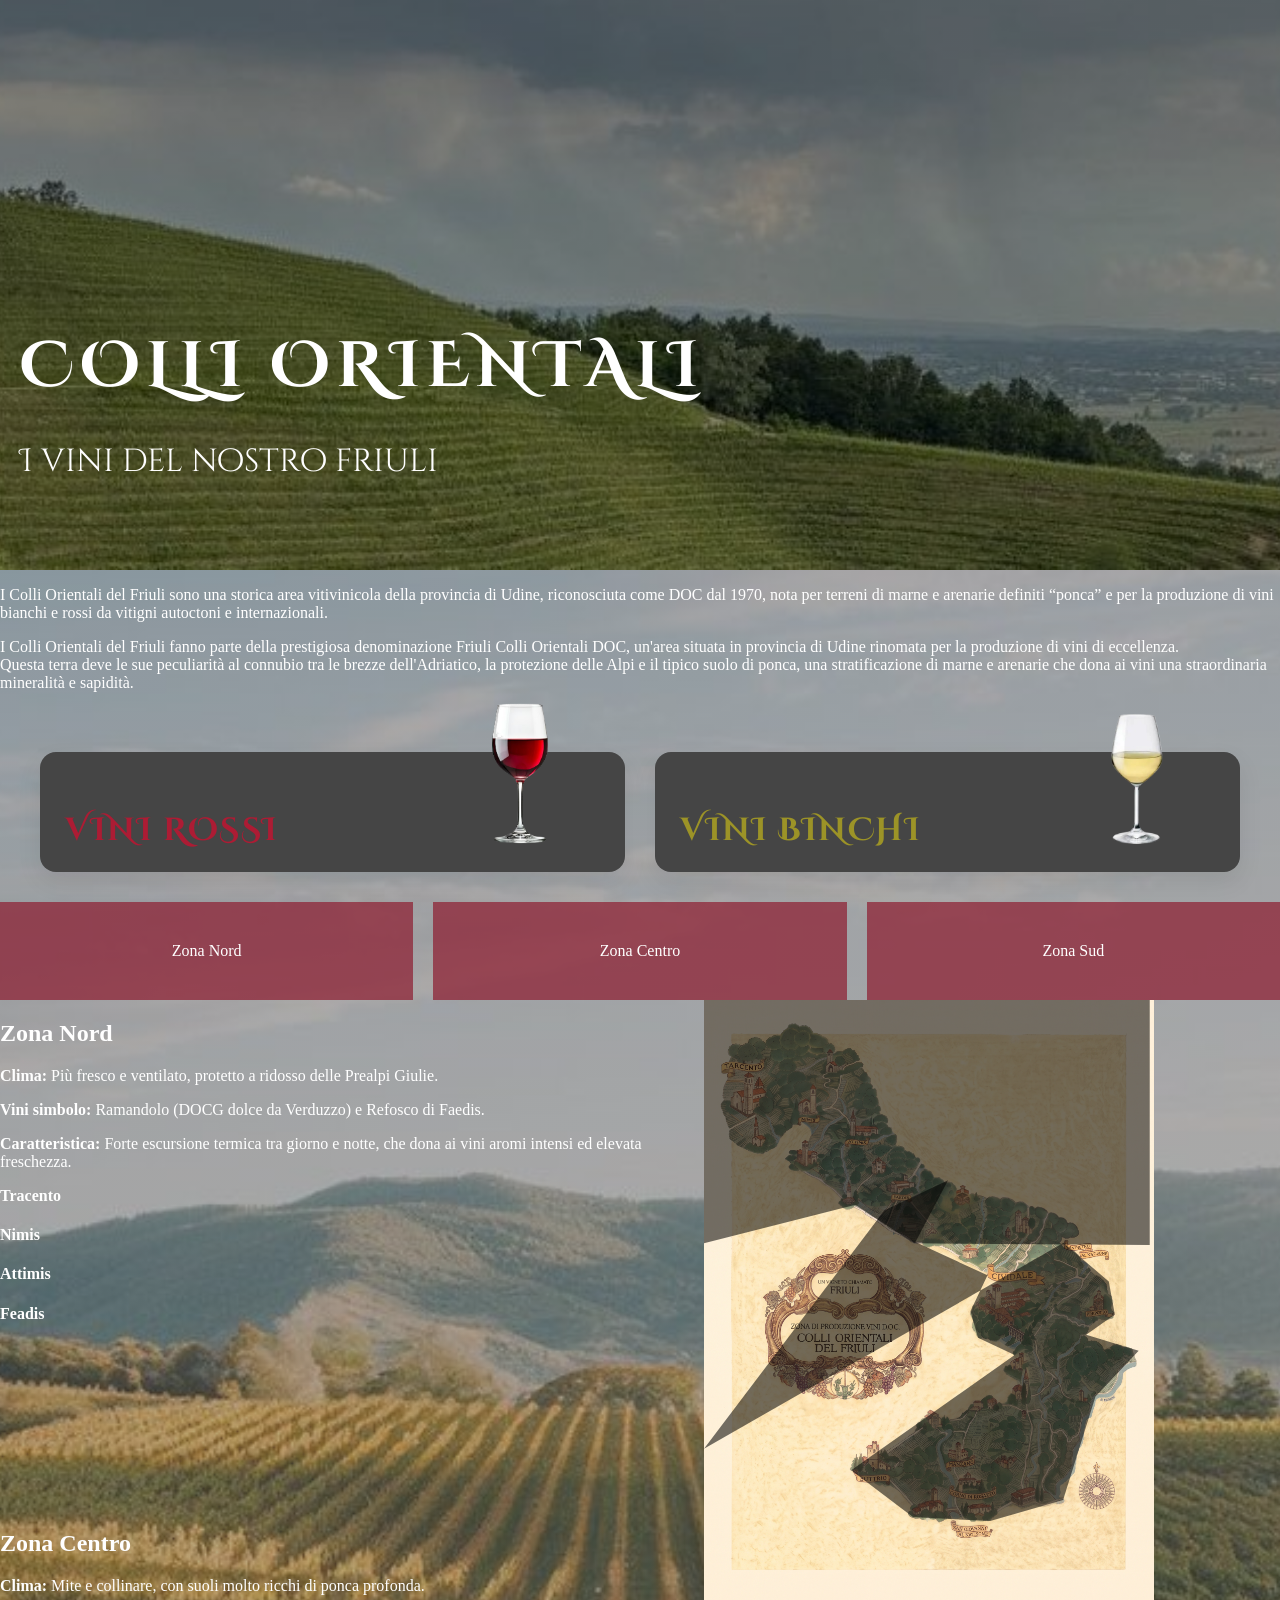
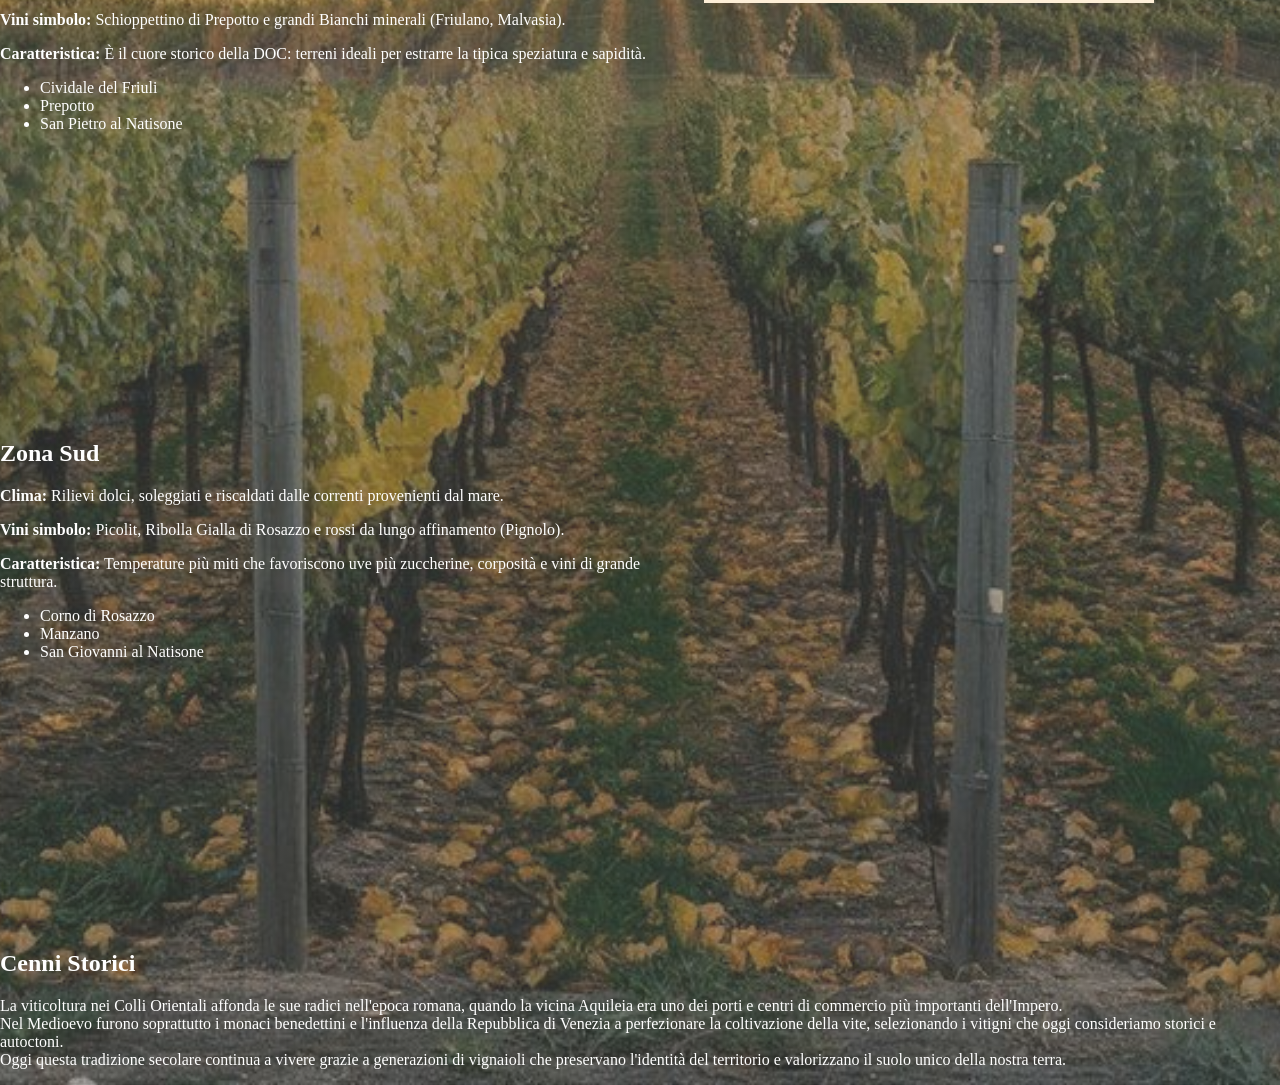
==== index.html @ f9caf902 "primo caricamento" ====
<html>
<head>
    <!-- codifica dei caratteri -->    
    <meta charset="UTF-8">
    <title>Vini dei Colli Orientali</title>
    <link rel="stylesheet" href="sito_reti_stile.css">


    <meta name="author" content="Bendetta Giorgiutti">
    <meta name="description" content="Sito web dedicato ai vini dei Colli Orientali del Friuli con descrizione delle diverse tipologie divini, delle cantine della zona e un aiuto nel abbinamento dei vini con i piatti tipici della cucina friulana.">
    <!-- per font titolo google font -->
    <link rel="preconnect" href="https://fonts.googleapis.com">
    <link rel="preconnect" href="https://fonts.gstatic.com" crossorigin>
    <link href="https://fonts.googleapis.com/css2?family=Cinzel+Decorative:wght@400;700;900&display=swap" rel="stylesheet">
</head>
<body>
    <div class = "titoloVigne">
        <h1>COLLI ORIENTALI</h1>
        <h2>I vini del nostro friuli</h2>
        <!-- <p>I Colli Orientali del Friuli sono una storica area vitivinicola della provincia di Udine, riconosciuta come DOC dal 1970, nota per terreni di marne e arenarie definiti “ponca” e per la produzione di vini bianchi e rossi da vitigni autoctoni e internazionali.</p>
        I Colli Orientali del Friuli fanno parte della prestigiosa denominazione Friuli Colli Orientali DOC, un'area situata in provincia di Udine rinomata per la produzione di vini di eccellenza. 
            <br>Questa terra deve le sue peculiarità al connubio tra le brezze dell'Adriatico, la protezione delle Alpi e il tipico suolo di ponca, una stratificazione di marne e arenarie che dona ai vini una straordinaria mineralità e sapidità.</p>
        -->
    </div>

    <p>I Colli Orientali del Friuli sono una storica area vitivinicola della provincia di Udine, riconosciuta come DOC dal 1970, nota per terreni di marne e arenarie definiti “ponca” e per la produzione di vini bianchi e rossi da vitigni autoctoni e internazionali.</p>
        I Colli Orientali del Friuli fanno parte della prestigiosa denominazione Friuli Colli Orientali DOC, un'area situata in provincia di Udine rinomata per la produzione di vini di eccellenza. 
            <br>Questa terra deve le sue peculiarità al connubio tra le brezze dell'Adriatico, la protezione delle Alpi e il tipico suolo di ponca, una stratificazione di marne e arenarie che dona ai vini una straordinaria mineralità e sapidità.</p>
        

    <div class = "tipologie">
        <a href="rossi.html"> 
            <span class="rossi">Vini Rossi</span> 
            <img src="immagini/caliceRosso.png" alt="Vino Rosso">
        </a>

        <a href="bianchi.html"> 
            <span class="bianchi">Vini Binchi</span> 
            <img src="immagini/caliceBianco.png" alt="Vino Binco">
        </a>
    </div>


    <div class = "boxzone">
        <a href="#nord">Zona Nord</a>
        <a href="#centro">Zona Centro</a>
        <a href="#sud">Zona Sud</a>
    </div>
    <div class="parteCentraleZoneMappa">
        <div class="parteZoneScorrere">
            <section id="nord">
                <h2>Zona Nord</h2>
                <p><strong>Clima:</strong> Più fresco e ventilato, protetto a ridosso delle Prealpi Giulie.</p>
                <p><strong>Vini simbolo:</strong> Ramandolo (DOCG dolce da Verduzzo) e Refosco di Faedis.</p>
                <p><strong>Caratteristica:</strong> Forte escursione termica tra giorno e notte, che dona ai vini aromi intensi ed elevata freschezza.</p>
                  
                    <p><strong>Tracento</strong></p>

                    <h4>Nimis</h4>
                    <h4>Attimis</h4>
                    <h4>Feadis</h4>
            </section>

            <section id="centro">
                <h2>Zona Centro</h2>
                <p><strong>Clima:</strong> Mite e collinare, con suoli molto ricchi di ponca profonda.</p>
                <p><strong>Vini simbolo:</strong> Schioppettino di Prepotto e grandi Bianchi minerali (Friulano, Malvasia).</p>
                <p><strong>Caratteristica:</strong> È il cuore storico della DOC: terreni ideali per estrarre la tipica speziatura e sapidità.</p>
                
                <ul>
                    <li>Cividale del Friuli</li>
                    <li>Prepotto</li>
                    <li>San Pietro al Natisone</li>
                </ul>
            </section>

            <section id="sud">
                <h2>Zona Sud</h2>
                <p><strong>Clima:</strong> Rilievi dolci, soleggiati e riscaldati dalle correnti provenienti dal mare.</p>
                <p><strong>Vini simbolo:</strong> Picolit, Ribolla Gialla di Rosazzo e rossi da lungo affinamento (Pignolo).</p>
                <p><strong>Caratteristica:</strong> Temperature più miti che favoriscono uve più zuccherine, corposità e vini di grande struttura.</p>
                
                <ul>
                    <li>Corno di Rosazzo</li>
                    <li>Manzano</li>
                    <li>San Giovanni al Natisone</li>
                </ul>
            </section>
        </div>

        <div class="parteZonaMappa">
            <div class="mappa">
                <img src="immagini/mappa.jpg" alt="Mappa dei Colli Orientali" class="fotoMappa">
                <svg class="velo" viewBox="0 0 1792 2400">
                    <polygon id="zona-nord"   class="zona" points="0,969 0,0 1775,0 1775 976 836,969 325,633 421,517 368,494 238,613 107,561 58,419 99,175 154,172 206,137 244,164 352,89 403,97 527,189 596,193 774,576 976,721" />
                    <polygon id="zona-centro" class="zona" points="0, 1787 0,1787 719,837 972,718 842,964 1129,1096 1061,1239 1091,1345 1237,1414 586,1873 832,2059 1140,2075 1430,1991 1559,1579 1731,1397 1522,1333 1636,1252 1612,1121 1432,967" />
                    <polygon id="zona-sud"    class="zona" points="0,1600 1792,1600 1792,2400 0,2400" />
                </svg>
            </div>
        </div>
    </div>
    
    

    <h2>Cenni Storici</h2>
    <p>
        La viticoltura nei Colli Orientali affonda le sue radici nell'epoca romana, quando la vicina Aquileia era uno dei porti e centri di commercio più importanti dell'Impero. 
        <br>
        Nel Medioevo furono soprattutto i monaci benedettini e l'influenza della Repubblica di Venezia a perfezionare la coltivazione della vite, selezionando i vitigni che oggi consideriamo storici e autoctoni.
        <br>
        Oggi questa tradizione secolare continua a vivere grazie a generazioni di vignaioli che preservano l'identità del territorio e valorizzano il suolo unico della nostra terra.
    </p>

    <script src="script.js"></script>
    </body>
</html>
---- sito_reti_stile.css ----
html {
  box-sizing: border-box;
  scroll-behavior: smooth;
}

body{
  color: white;
  margin: 0;
  padding: 0;
  font-family: 'Times New Roman', Times;
  
  /* background-color: #292526;*/

  background-image: linear-gradient(rgba(97, 97, 97, 0.484), rgba(96, 95, 92, 0.406)), url("immagini/sfondoTotale.jpg"); 
  background-size: cover;
  background-attachment: scroll;
  background-position: center;
  background-repeat: no-repeat;
}

.titoloVigne{
  h1 {
    font-family: "Cinzel Decorative", serif;
    font-size: 4rem;
    letter-spacing: 0.1em;
    font-weight: 700;
    margin-bottom: 10px;
  }
  h2{
    font-family: "Cinzel Decorative";
    font-size: 2rem;
    font-weight: 400;
    margin-top: 20px;
  }
 
  background-image: linear-gradient(rgba(0, 0, 1, 0.484), rgba(0, 0, 0, 0.406)), url("immagini/vignaTitolo.jpg"); 
  background-size: cover;
  background-attachment: fixed;
  background-position: center;
  background-repeat: no-repeat;
  min-height: 50vh;
  padding: 60px 20px;

  display: flex;
  flex-direction: column;
  justify-content: flex-end;
}

.cinzel-decorative-regular {
  font-family: "Cinzel Decorative", serif;
  font-weight: 400;
  font-style: normal;
}

.cinzel-decorative-bold {
  font-family: "Cinzel Decorative", serif;
  font-weight: 700;
  font-style: normal;
}

.cinzel-decorative-black {
  font-family: "Cinzel Decorative", serif;
  font-weight: 900;
  font-style: normal;
}

.tasto_home {
  position: absolute;      
  top: 20px;
  right: 20px;
  background-color: #562f36; 
  color: white;
  padding: 9px 10px;
  text-decoration: none;
  border-radius: 6px;
  font-weight: bold;
  font-family: sans-serif;
}

.tipologie {
  display: flex;
  gap: 30px;
  margin: 60px 40px 30px;
}
.tipologie a {
  flex: 1;
  display: flex;
  align-items: flex-end;
  justify-content: space-between;

  padding: 20px 25px;
  background-color: rgb(69, 69, 69);
  border-radius: 16px;
  text-decoration: none;

  box-shadow: 0 10px 25px rgba(0, 0, 0, 0.08);
  transition: transform 0,3s ease, box-shadow 0.3s ease;
}

.tipologie a span {
  font-family: "Cinzel Decorative", serif;
  font-size: 2rem;
  font-weight: 700;
  text-transform: uppercase;
  letter-spacing: 0.05em;
}

.rossi{
  color: #ac1c34;
}
.bianchi{
  color: #9c9327;
}

.tipologie a img {
  height: 160px;
  width: auto;
  margin-top: -80px;  
  display: block;
}

.boxzone {
  display: flex;
  gap: 20px; 
}
.boxzone a {
  flex: 1;
  padding: 40px;     
  text-align: center;
  background-color: #8e2135bb;
  color: white;
  text-decoration: none;
}


.parteCentraleZoneMappa {
  display: flex;
  flex-wrap: wrap;
  align-items: flex-start;
}
/* 2. Colonna sinistra con i testi che scorrono */
.parteZoneScorrere {
  width: 55%;
  box-sizing: border-box;
  padding-right: 20px;
}

/* Dà altezza alle sezioni per far avvenire lo scorrimento */
.parteZoneScorrere section {
  min-height: 50vh;
  padding-bottom: 40px;
}

/* 3. Colonna destra con la mappa che resta bloccata in alto */
.parteZonaMappa {
  width: 45%;
  position: sticky;
  top: 20px;
  box-sizing: border-box;
}

.mappa {
  position: relative;
  max-width: 450px;
}
/* Adatta l'immagine alla colonna */
.fotoMappa {
  width: 100%;
  height: auto;
  display: block;
}

.velo {
  position: absolute;
  top: 0;
  left: 0;
  width: 100%;
  height: 100%;
}
.zona {
  fill: black;
  opacity: 0;
  transition: opacity 0.5s;
}
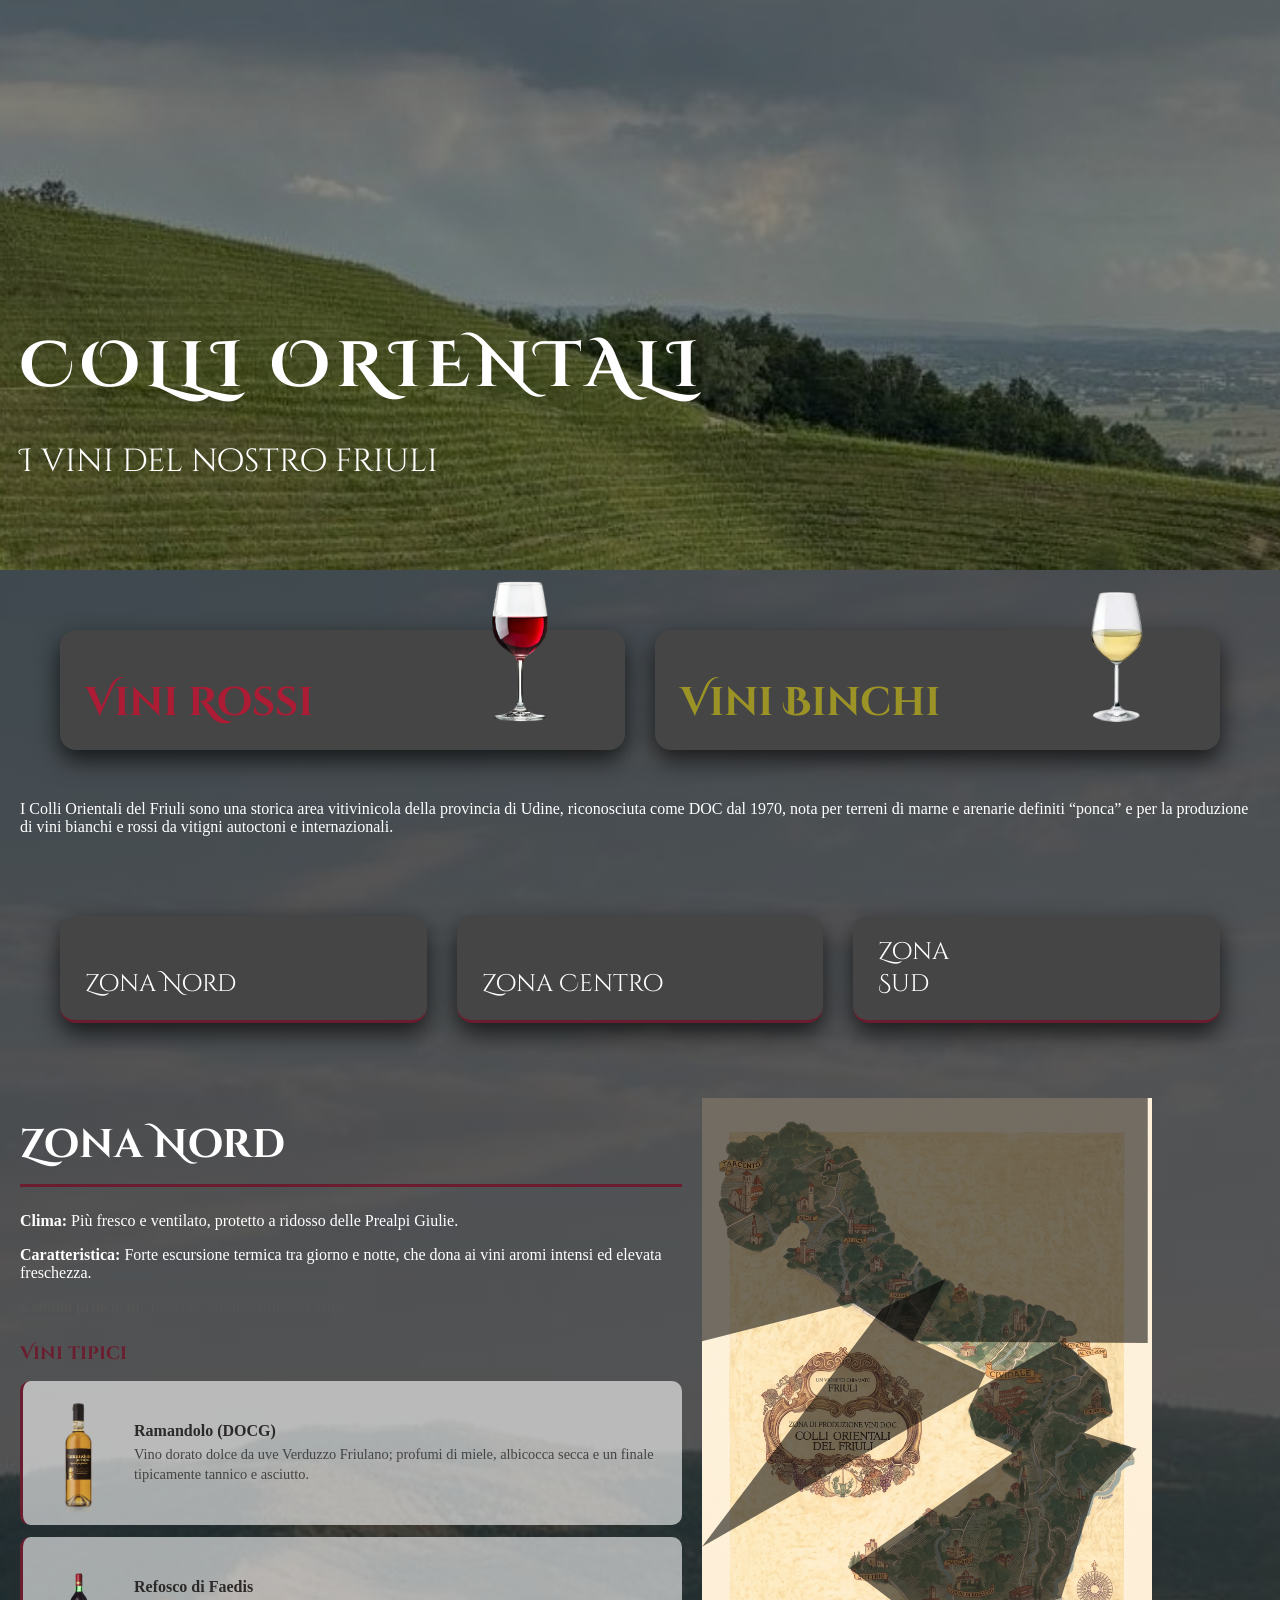
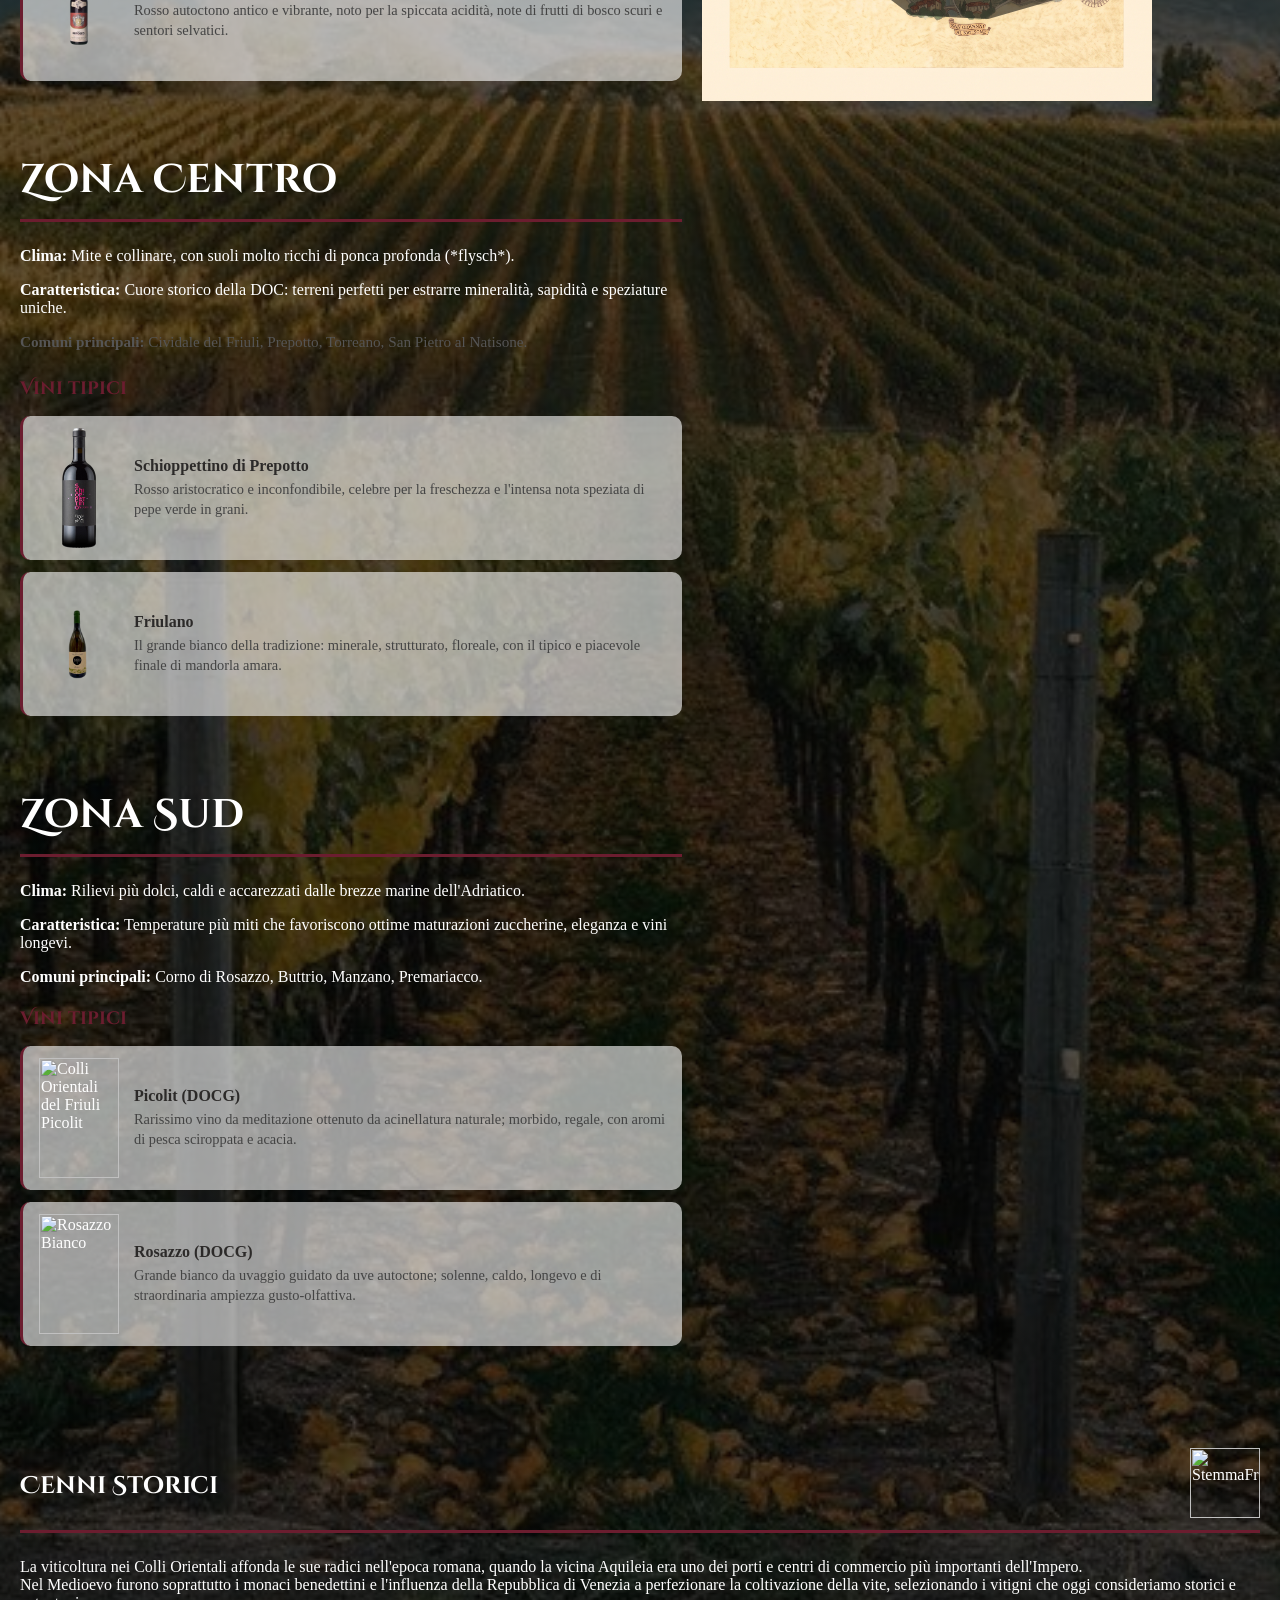
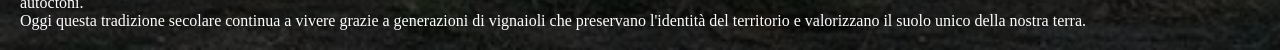
==== commit 87dddef3: "seconda modifica" ====
--- a/index.html
+++ b/index.html
@@ -2,6 +2,7 @@
 <head>
     <!-- codifica dei caratteri -->    
     <meta charset="UTF-8">
+    <meta name="viewport" content="width=device-width, initial-scale=1.0">
     <title>Vini dei Colli Orientali</title>
     <link rel="stylesheet" href="sito_reti_stile.css">
 
@@ -17,99 +18,147 @@
     <div class = "titoloVigne">
         <h1>COLLI ORIENTALI</h1>
         <h2>I vini del nostro friuli</h2>
-        <!-- <p>I Colli Orientali del Friuli sono una storica area vitivinicola della provincia di Udine, riconosciuta come DOC dal 1970, nota per terreni di marne e arenarie definiti “ponca” e per la produzione di vini bianchi e rossi da vitigni autoctoni e internazionali.</p>
-        I Colli Orientali del Friuli fanno parte della prestigiosa denominazione Friuli Colli Orientali DOC, un'area situata in provincia di Udine rinomata per la produzione di vini di eccellenza. 
-            <br>Questa terra deve le sue peculiarità al connubio tra le brezze dell'Adriatico, la protezione delle Alpi e il tipico suolo di ponca, una stratificazione di marne e arenarie che dona ai vini una straordinaria mineralità e sapidità.</p>
-        -->
     </div>
 
-    <p>I Colli Orientali del Friuli sono una storica area vitivinicola della provincia di Udine, riconosciuta come DOC dal 1970, nota per terreni di marne e arenarie definiti “ponca” e per la produzione di vini bianchi e rossi da vitigni autoctoni e internazionali.</p>
-        I Colli Orientali del Friuli fanno parte della prestigiosa denominazione Friuli Colli Orientali DOC, un'area situata in provincia di Udine rinomata per la produzione di vini di eccellenza. 
-            <br>Questa terra deve le sue peculiarità al connubio tra le brezze dell'Adriatico, la protezione delle Alpi e il tipico suolo di ponca, una stratificazione di marne e arenarie che dona ai vini una straordinaria mineralità e sapidità.</p>
+    <div class = "corpoSottoTitolo">
+        <div class = "tipologie">
+            <a href="rossi.html"> 
+                <span class="rossi">Vini Rossi</span> 
+                <img src="immagini/caliceRosso.png" alt="Vino Rosso">
+            </a>
+
+            <a href="bianchi.html"> 
+                <span class="bianchi">Vini Binchi</span> 
+                <img src="immagini/caliceBianco.png" alt="Vino Binco">
+            </a>
+        </div>
+
+        <p>I Colli Orientali del Friuli sono una storica area vitivinicola della provincia di Udine, riconosciuta come DOC dal 1970, nota per terreni di marne e arenarie definiti “ponca” e per la produzione di vini bianchi e rossi da vitigni autoctoni e internazionali.</p>
+
+
+        <div class = "tipologie">
+            <a href="#nord" class="zone">Zona Nord</a>
+            <a href="#centro" class="zone">Zona Centro</a>
+            <a href="#sud" class="zone">Zona <br> Sud</a>
+        </div>
+        <div class="parteCentraleZoneMappa">
+            <div class="parteZoneScorrere">
+
+                <section id="nord">
+                    <h2>Zona Nord</h2>
+                    <p><strong>Clima:</strong> Più fresco e ventilato, protetto a ridosso delle Prealpi Giulie.</p>
+                    <p><strong>Caratteristica:</strong> Forte escursione termica tra giorno e notte, che dona ai vini aromi intensi ed elevata freschezza.</p>
+                    
+                    <div class="comuni">
+                        <strong>Comuni principali:</strong> Tarcento, Nimis, Attimis, Faedis.
+                    </div>
+
+                    <div class="viniTipici">
+                        <h3>Vini tipici</h3>
+
+                        <div class="fotoViniTipici">
+                            <img src="immagini/ramandolo.png" alt="Ramandolo DOCG">
+                            <div class="info-vino">
+                                <h4>Ramandolo (DOCG)</h4>
+                                <p>Vino dorato dolce da uve Verduzzo Friulano; profumi di miele, albicocca secca e un finale tipicamente tannico e asciutto.</p>
+                            </div>
+                        </div>
+
+                        <div class="fotoViniTipici">
+                            <img src="immagini/refosco.png" alt="Refosco di Faedis">
+                            <div class="info-vino">
+                                <h4>Refosco di Faedis</h4>
+                                <p>Rosso autoctono antico e vibrante, noto per la spiccata acidità, note di frutti di bosco scuri e sentori selvatici.</p>
+                            </div>
+                        </div>
+                    </div>
+                </section>
+
+                <section id="centro">
+                    <h2>Zona Centro</h2>
+                    <p><strong>Clima:</strong> Mite e collinare, con suoli molto ricchi di ponca profonda (*flysch*).</p>
+                    <p><strong>Caratteristica:</strong> Cuore storico della DOC: terreni perfetti per estrarre mineralità, sapidità e speziature uniche.</p>
+                    
+                    <div class="comuni">
+                        <strong>Comuni principali:</strong> Cividale del Friuli, Prepotto, Torreano, San Pietro al Natisone.
+                    </div>
+
+                    <div class="viniTipici">
+                        <h3>Vini tipici</h3>
+
+                        <div class="fotoViniTipici">
+                            <img src="immagini/schioppettino.png" alt="Schioppettino di Prepotto">
+                            <div class="info-vino">
+                                <h4>Schioppettino di Prepotto</h4>
+                                <p>Rosso aristocratico e inconfondibile, celebre per la freschezza e l'intensa nota speziata di pepe verde in grani.</p>
+                            </div>
+                        </div>
+
+                        <div class="fotoViniTipici">
+                            <img src="immagini/friulano.png" alt="Friulano">
+                            <div class="info-vino">
+                                <h4>Friulano</h4>
+                                <p>Il grande bianco della tradizione: minerale, strutturato, floreale, con il tipico e piacevole finale di mandorla amara.</p>
+                            </div>
+                        </div>
+                    </div>
+                </section>
+
+                <section id="sud">
+                    <h2>Zona Sud</h2>
+                    <p><strong>Clima:</strong> Rilievi più dolci, caldi e accarezzati dalle brezze marine dell'Adriatico.</p>
+                    <p><strong>Caratteristica:</strong> Temperature più miti che favoriscono ottime maturazioni zuccherine, eleganza e vini longevi.</p>
+                    <p><strong>Comuni principali:</strong> Corno di Rosazzo, Buttrio, Manzano, Premariacco.</p>
+
+                    <div class="viniTipici">
+                        <h3>Vini tipici</h3>
+
+                        <div class="fotoViniTipici">
+                            <img src="immagini/picolit.png" alt="Colli Orientali del Friuli Picolit">
+                            <div class="info-vino">
+                                <h4>Picolit (DOCG)</h4>
+                                <p>Rarissimo vino da meditazione ottenuto da acinellatura naturale; morbido, regale, con aromi di pesca sciroppata e acacia.</p>
+                            </div>
+                        </div>
+
+                        <div class="fotoViniTipici">
+                            <img src="immagini/rosazzo.png" alt="Rosazzo Bianco">
+                            <div class="info-vino">
+                                <h4>Rosazzo (DOCG)</h4>
+                                <p>Grande bianco da uvaggio guidato da uve autoctone; solenne, caldo, longevo e di straordinaria ampiezza gusto-olfattiva.</p>
+                            </div>
+                        </div>
+                    </div>
+                </section>
+
+            </div>
+
+            <div class="parteZonaMappa">
+                <div class="mappa">
+                    <img src="immagini/mappa.jpg" alt="Mappa dei Colli Orientali" class="fotoMappa">
+                    <svg class="velo" viewBox="0 0 1792 2400">
+                        <polygon id="zona-nord"   class="zona" points="0,969 0,0 1775,0 1775 976 836,969 325,633 421,517 368,494 238,613 107,561 58,419 99,175 154,172 206,137 244,164 352,89 403,97 527,189 596,193 774,576 976,721" />
+                        <polygon id="zona-centro" class="zona" points="0, 1787 0,1787 719,837 972,718 842,964 1129,1096 1061,1239 1091,1345 1237,1414 586,1873 832,2059 1140,2075 1430,1991 1559,1579 1731,1397 1522,1333 1636,1252 1612,1121 1432,967" />
+                        <polygon id="zona-sud"    class="zona" points="0,1600 1792,1600 1792,2400 0,2400" />
+                    </svg>
+                </div>
+            </div>
+        </div>
+        
         
 
-    <div class = "tipologie">
-        <a href="rossi.html"> 
-            <span class="rossi">Vini Rossi</span> 
-            <img src="immagini/caliceRosso.png" alt="Vino Rosso">
-        </a>
-
-        <a href="bianchi.html"> 
-            <span class="bianchi">Vini Binchi</span> 
-            <img src="immagini/caliceBianco.png" alt="Vino Binco">
-        </a>
+        <div class="rigaStorica">
+            <h3>Cenni Storici</h3>
+            <img src="https://www.friulioggi.it/wp-content/uploads/2019/04/bandiera-friuli.png" alt="StemmaFriuli" class="StemmaFriuli">
+        </div>
+        <p>
+            La viticoltura nei Colli Orientali affonda le sue radici nell'epoca romana, quando la vicina Aquileia era uno dei porti e centri di commercio più importanti dell'Impero. 
+            <br>
+            Nel Medioevo furono soprattutto i monaci benedettini e l'influenza della Repubblica di Venezia a perfezionare la coltivazione della vite, selezionando i vitigni che oggi consideriamo storici e autoctoni.
+            <br>
+            Oggi questa tradizione secolare continua a vivere grazie a generazioni di vignaioli che preservano l'identità del territorio e valorizzano il suolo unico della nostra terra.
+        </p>
     </div>
-
-
-    <div class = "boxzone">
-        <a href="#nord">Zona Nord</a>
-        <a href="#centro">Zona Centro</a>
-        <a href="#sud">Zona Sud</a>
-    </div>
-    <div class="parteCentraleZoneMappa">
-        <div class="parteZoneScorrere">
-            <section id="nord">
-                <h2>Zona Nord</h2>
-                <p><strong>Clima:</strong> Più fresco e ventilato, protetto a ridosso delle Prealpi Giulie.</p>
-                <p><strong>Vini simbolo:</strong> Ramandolo (DOCG dolce da Verduzzo) e Refosco di Faedis.</p>
-                <p><strong>Caratteristica:</strong> Forte escursione termica tra giorno e notte, che dona ai vini aromi intensi ed elevata freschezza.</p>
-                  
-                    <p><strong>Tracento</strong></p>
-
-                    <h4>Nimis</h4>
-                    <h4>Attimis</h4>
-                    <h4>Feadis</h4>
-            </section>
-
-            <section id="centro">
-                <h2>Zona Centro</h2>
-                <p><strong>Clima:</strong> Mite e collinare, con suoli molto ricchi di ponca profonda.</p>
-                <p><strong>Vini simbolo:</strong> Schioppettino di Prepotto e grandi Bianchi minerali (Friulano, Malvasia).</p>
-                <p><strong>Caratteristica:</strong> È il cuore storico della DOC: terreni ideali per estrarre la tipica speziatura e sapidità.</p>
-                
-                <ul>
-                    <li>Cividale del Friuli</li>
-                    <li>Prepotto</li>
-                    <li>San Pietro al Natisone</li>
-                </ul>
-            </section>
-
-            <section id="sud">
-                <h2>Zona Sud</h2>
-                <p><strong>Clima:</strong> Rilievi dolci, soleggiati e riscaldati dalle correnti provenienti dal mare.</p>
-                <p><strong>Vini simbolo:</strong> Picolit, Ribolla Gialla di Rosazzo e rossi da lungo affinamento (Pignolo).</p>
-                <p><strong>Caratteristica:</strong> Temperature più miti che favoriscono uve più zuccherine, corposità e vini di grande struttura.</p>
-                
-                <ul>
-                    <li>Corno di Rosazzo</li>
-                    <li>Manzano</li>
-                    <li>San Giovanni al Natisone</li>
-                </ul>
-            </section>
-        </div>
-
-        <div class="parteZonaMappa">
-            <div class="mappa">
-                <img src="immagini/mappa.jpg" alt="Mappa dei Colli Orientali" class="fotoMappa">
-                <svg class="velo" viewBox="0 0 1792 2400">
-                    <polygon id="zona-nord"   class="zona" points="0,969 0,0 1775,0 1775 976 836,969 325,633 421,517 368,494 238,613 107,561 58,419 99,175 154,172 206,137 244,164 352,89 403,97 527,189 596,193 774,576 976,721" />
-                    <polygon id="zona-centro" class="zona" points="0, 1787 0,1787 719,837 972,718 842,964 1129,1096 1061,1239 1091,1345 1237,1414 586,1873 832,2059 1140,2075 1430,1991 1559,1579 1731,1397 1522,1333 1636,1252 1612,1121 1432,967" />
-                    <polygon id="zona-sud"    class="zona" points="0,1600 1792,1600 1792,2400 0,2400" />
-                </svg>
-            </div>
-        </div>
-    </div>
-    
-    
-
-    <h2>Cenni Storici</h2>
-    <p>
-        La viticoltura nei Colli Orientali affonda le sue radici nell'epoca romana, quando la vicina Aquileia era uno dei porti e centri di commercio più importanti dell'Impero. 
-        <br>
-        Nel Medioevo furono soprattutto i monaci benedettini e l'influenza della Repubblica di Venezia a perfezionare la coltivazione della vite, selezionando i vitigni che oggi consideriamo storici e autoctoni.
-        <br>
-        Oggi questa tradizione secolare continua a vivere grazie a generazioni di vignaioli che preservano l'identità del territorio e valorizzano il suolo unico della nostra terra.
-    </p>
 
     <script src="script.js"></script>
     </body>
--- a/sito_reti_stile.css
+++ b/sito_reti_stile.css
@@ -7,15 +7,36 @@
   color: white;
   margin: 0;
   padding: 0;
-  font-family: 'Times New Roman', Times;
   
-  /* background-color: #292526;*/
-
-  background-image: linear-gradient(rgba(97, 97, 97, 0.484), rgba(96, 95, 92, 0.406)), url("immagini/sfondoTotale.jpg"); 
+  background-image: linear-gradient(rgba(5, 5, 5, 0.642), rgba(5, 5, 5, 0.642)), url("immagini/sfondoTotale.jpg"); 
   background-size: cover;
   background-attachment: scroll;
   background-position: center;
   background-repeat: no-repeat;
+}
+
+.corpoSottoTitolo{
+  margin: 20px;
+  h2{
+    margin: 50px 0 25px;
+    padding-bottom: 12px;
+    border-bottom: 3px solid #6b1d2f;
+    font-family: "Cinzel Decorative";
+    font-size: 2.5rem;
+    font-weight: 600;
+    margin-top: 20px;
+  }
+
+  h3{
+    font-family: "Cinzel Decorative";
+    font-size: 1.5rem;
+    font-weight: 600;
+    margin-top: 20px;
+  }
+
+  p{
+    font-family: Georgia, 'Times New Roman', Times, serif;
+  }
 }
 
 .titoloVigne{
@@ -80,7 +101,7 @@
 .tipologie {
   display: flex;
   gap: 30px;
-  margin: 60px 40px 30px;
+  margin: 60px 40px 50px;
 }
 .tipologie a {
   flex: 1;
@@ -93,16 +114,19 @@
   border-radius: 16px;
   text-decoration: none;
 
-  box-shadow: 0 10px 25px rgba(0, 0, 0, 0.08);
-  transition: transform 0,3s ease, box-shadow 0.3s ease;
+  box-shadow: 0 10px 25px rgba(0, 0, 0, 0.7);
+  transition: transform 0.3s ease, box-shadow 0.3s ease;
+}
+
+.tipologie a:hover {
+  transform: translateY(-5px);
+  box-shadow: 0 15px 30px rgba(0, 0, 0, 0.12);
 }
 
 .tipologie a span {
   font-family: "Cinzel Decorative", serif;
-  font-size: 2rem;
+  font-size: 2.5rem;
   font-weight: 700;
-  text-transform: uppercase;
-  letter-spacing: 0.05em;
 }
 
 .rossi{
@@ -111,6 +135,18 @@
 .bianchi{
   color: #9c9327;
 }
+
+.zone{
+  margin: 20px 0 25px;
+  padding-bottom: 12px;
+  border-bottom: 3px solid #6b1d2f;
+
+  font-family: "Cinzel Decorative", serif;
+  font-size: 1.5rem;
+  font-weight: 500;
+  color: white;
+}
+
 
 .tipologie a img {
   height: 160px;
@@ -119,18 +155,7 @@
   display: block;
 }
 
-.boxzone {
-  display: flex;
-  gap: 20px; 
-}
-.boxzone a {
-  flex: 1;
-  padding: 40px;     
-  text-align: center;
-  background-color: #8e2135bb;
-  color: white;
-  text-decoration: none;
-}
+
 
 
 .parteCentraleZoneMappa {
@@ -138,20 +163,18 @@
   flex-wrap: wrap;
   align-items: flex-start;
 }
-/* 2. Colonna sinistra con i testi che scorrono */
+
 .parteZoneScorrere {
   width: 55%;
   box-sizing: border-box;
   padding-right: 20px;
 }
 
-/* Dà altezza alle sezioni per far avvenire lo scorrimento */
 .parteZoneScorrere section {
   min-height: 50vh;
   padding-bottom: 40px;
 }
 
-/* 3. Colonna destra con la mappa che resta bloccata in alto */
 .parteZonaMappa {
   width: 45%;
   position: sticky;
@@ -163,7 +186,6 @@
   position: relative;
   max-width: 450px;
 }
-/* Adatta l'immagine alla colonna */
 .fotoMappa {
   width: 100%;
   height: auto;
@@ -183,3 +205,71 @@
   transition: opacity 0.5s;
 }
 
+.rigaStorica {
+  display: flex;
+  justify-content: space-between;
+  align-items: center;
+
+  margin: 50px 0 25px;
+  padding-bottom: 12px;
+  border-bottom: 3px solid #6b1d2f;
+  h3 {
+    margin-bottom: 15px;
+    font-family: "Cinzel Decorative", serif;
+    color: white;
+    align-items: flex-end;
+  }
+}
+
+.StemmaFriuli {
+  height: 70px;  
+  width: auto;
+  display: block;
+}
+
+
+
+
+
+.comuni {
+  font-size: 0.95rem;
+  margin: 15px 0 25px;
+  color: #555;
+}
+
+.viniTipici h3 {
+  font-family: "Cinzel Decorative", serif;
+  font-size: 1.15rem;
+  color: #6b1d2f;
+  margin-bottom: 15px;
+}
+
+.fotoViniTipici {
+  display: flex;
+  align-items: center;
+  gap: 15px;
+  background: rgba(255, 255, 255, 0.6);
+  padding: 12px 16px;
+  border-radius: 10px;
+  margin-bottom: 12px;
+  border-left: 3px solid #6b1d2f;
+  img {
+    width: 80px;
+    height: 120px;
+    object-fit: contain;
+    flex-shrink: 0;
+  }
+}
+
+.info-vino h4 {
+  margin: 0 0 4px 0;
+  font-size: 1rem;
+  color: #2c2a29;
+}
+
+.info-vino p {
+  margin: 0;
+  font-size: 0.9rem;
+  line-height: 1.4;
+  color: #444;
+}
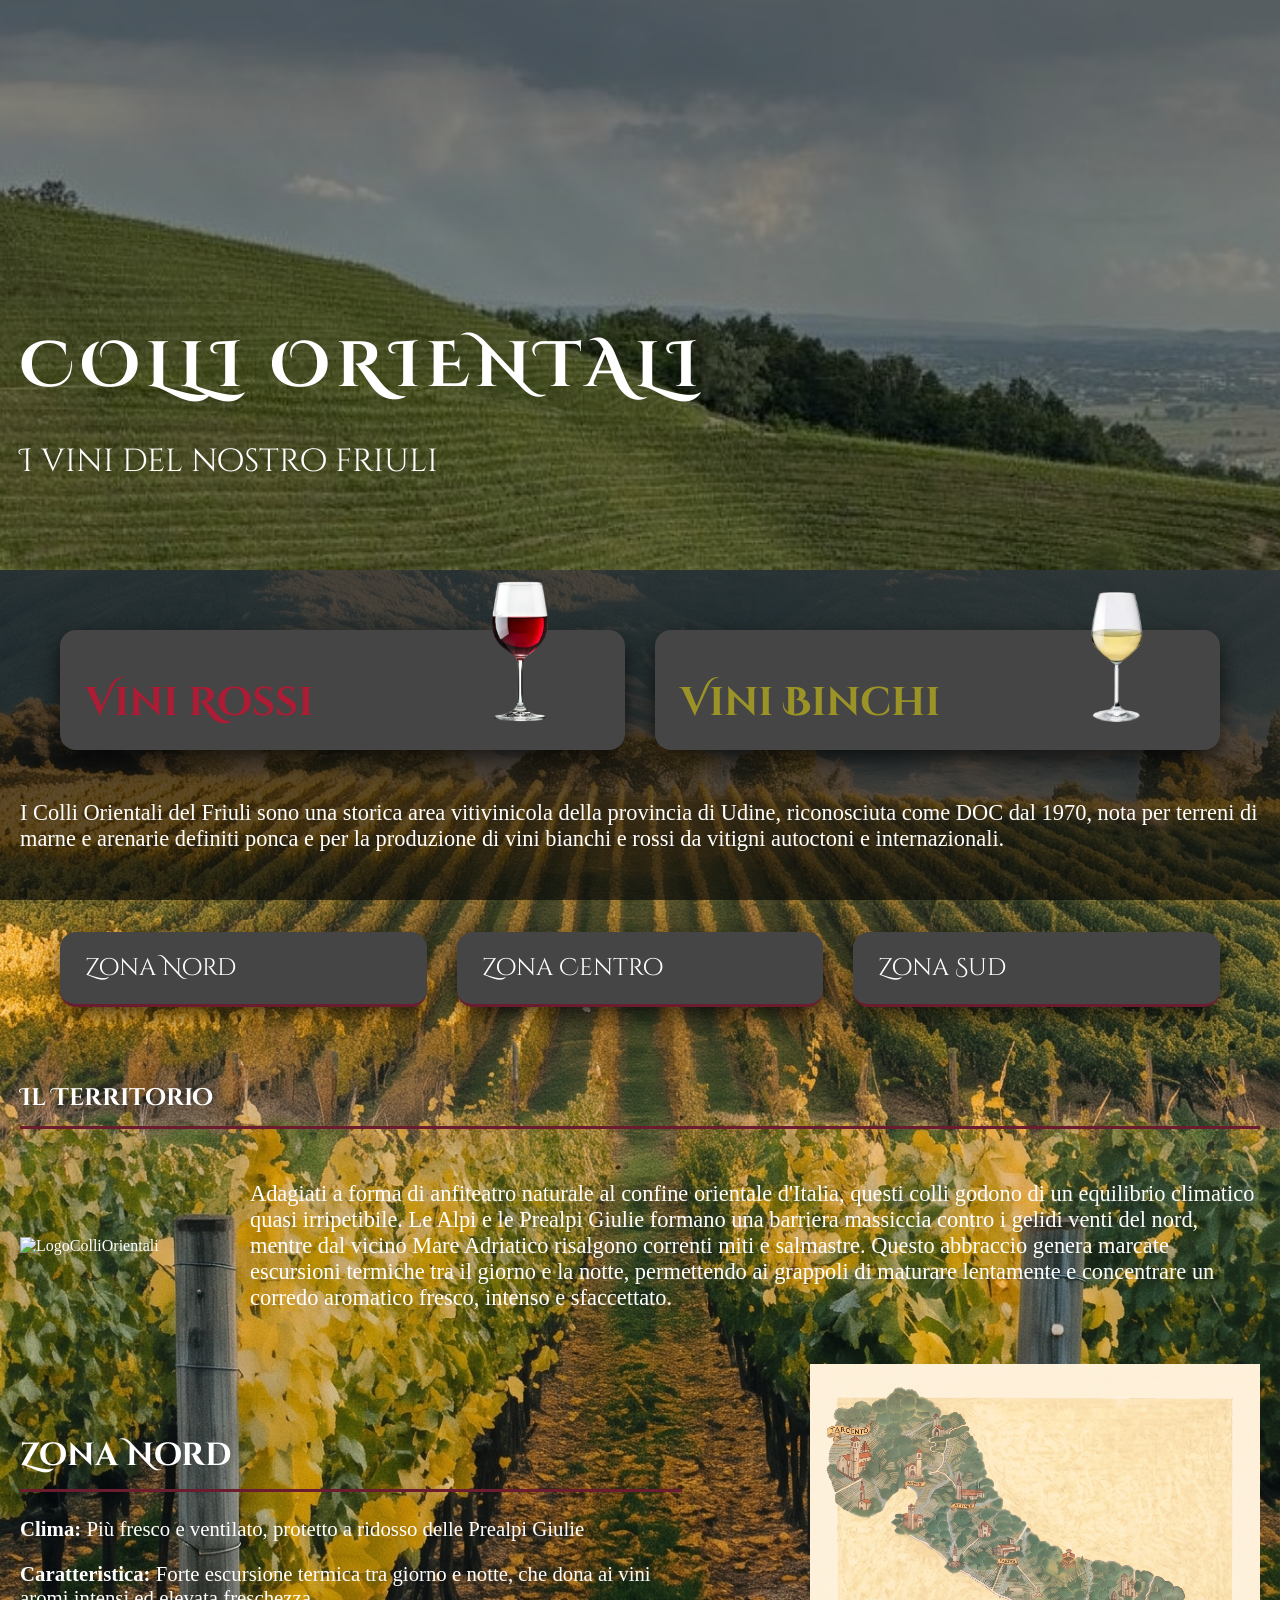
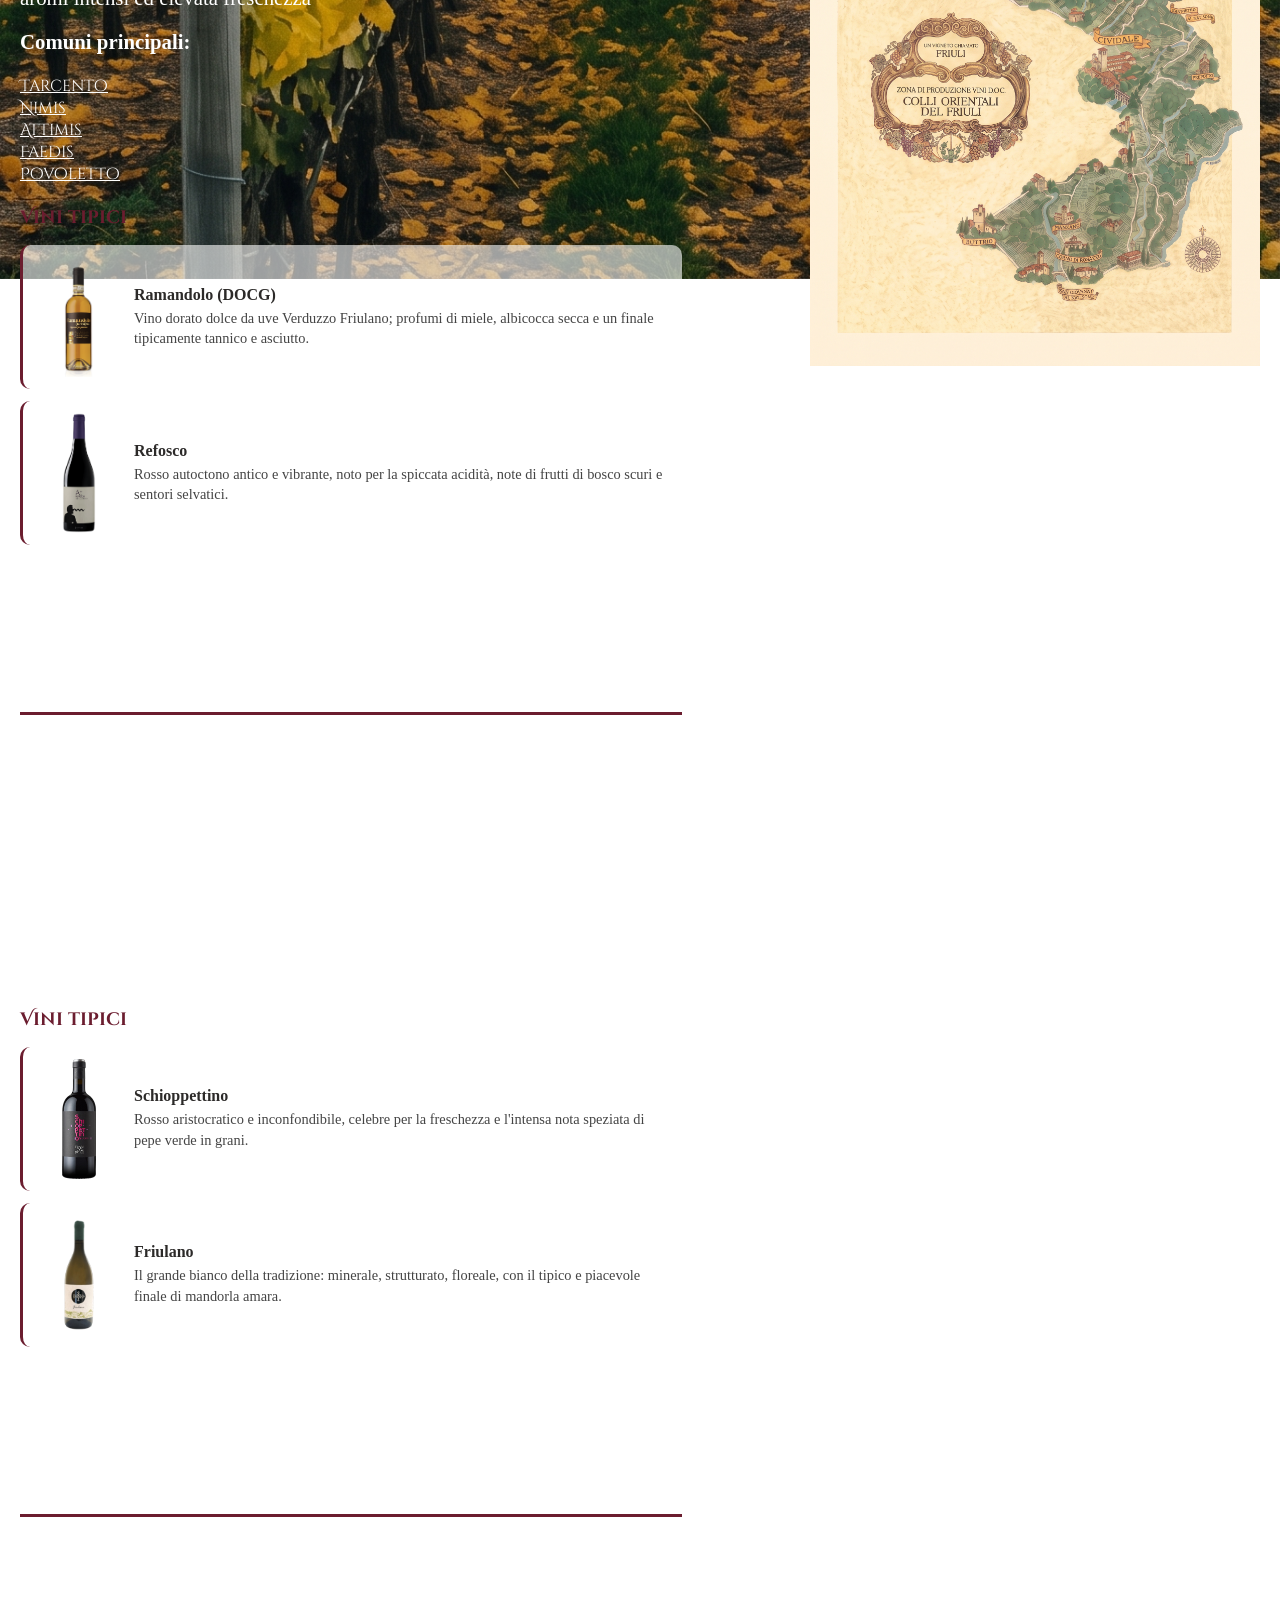
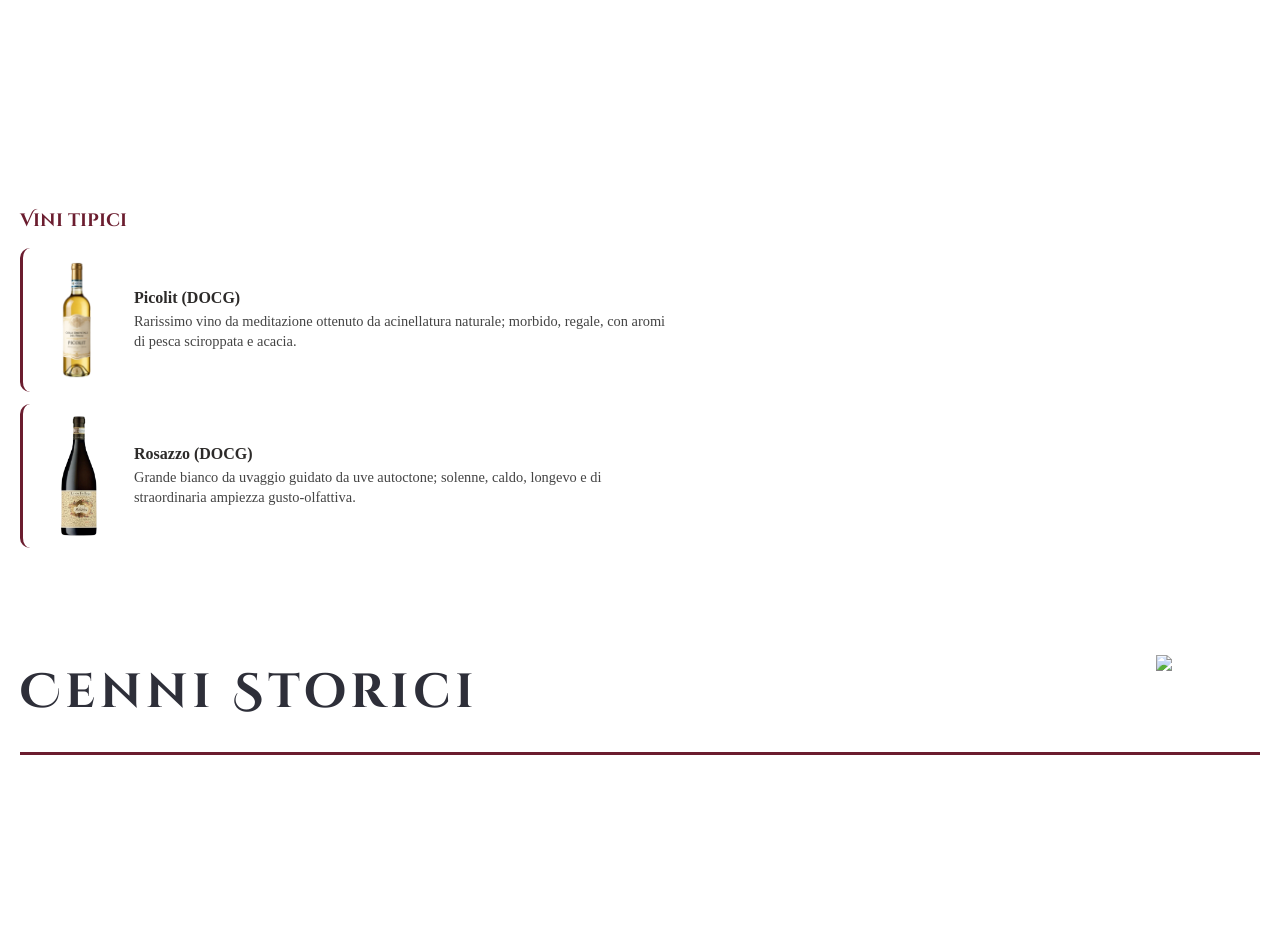
==== commit 5a72942f: "ultima modifica(spero)" ====
--- a/index.html
+++ b/index.html
@@ -1,3 +1,4 @@
+<!DOCTYPE html>
 <html>
 <head>
     <!-- codifica dei caratteri -->    
@@ -7,9 +8,9 @@
     <link rel="stylesheet" href="sito_reti_stile.css">
 
 
-    <meta name="author" content="Bendetta Giorgiutti">
+    <meta name="author" content="Benedetta Giorgiutti">
     <meta name="description" content="Sito web dedicato ai vini dei Colli Orientali del Friuli con descrizione delle diverse tipologie divini, delle cantine della zona e un aiuto nel abbinamento dei vini con i piatti tipici della cucina friulana.">
-    <!-- per font titolo google font -->
+
     <link rel="preconnect" href="https://fonts.googleapis.com">
     <link rel="preconnect" href="https://fonts.gstatic.com" crossorigin>
     <link href="https://fonts.googleapis.com/css2?family=Cinzel+Decorative:wght@400;700;900&display=swap" rel="stylesheet">
@@ -33,41 +34,58 @@
             </a>
         </div>
 
-        <p>I Colli Orientali del Friuli sono una storica area vitivinicola della provincia di Udine, riconosciuta come DOC dal 1970, nota per terreni di marne e arenarie definiti “ponca” e per la produzione di vini bianchi e rossi da vitigni autoctoni e internazionali.</p>
+        <p>I Colli Orientali del Friuli sono una storica area vitivinicola della provincia di Udine, riconosciuta come DOC dal 1970, nota per terreni di marne e arenarie definiti ponca e per la produzione di vini bianchi e rossi da vitigni autoctoni e internazionali.</p>
 
 
         <div class = "tipologie">
             <a href="#nord" class="zone">Zona Nord</a>
             <a href="#centro" class="zone">Zona Centro</a>
-            <a href="#sud" class="zone">Zona <br> Sud</a>
+            <a href="#sud" class="zone">Zona Sud   </a>
         </div>
+
+        <h3 class = "territorio">Il Territorio</h3>
+        <div class = "territorioScritta">
+            <img src="https://www.fisarmilano.org/eventi/wp-content/uploads/sites/2/2022/08/logo-istituzionale-colli-orientali.png" alt="LogoColliOrientali" class="logo">
+            
+            <p>
+                Adagiati a forma di anfiteatro naturale al confine orientale d'Italia, questi colli godono di un equilibrio climatico quasi irripetibile. Le Alpi e le Prealpi Giulie formano una barriera massiccia contro i gelidi venti del nord, mentre dal vicino Mare Adriatico risalgono correnti miti e salmastre. Questo abbraccio genera marcate escursioni termiche tra il giorno e la notte, permettendo ai grappoli di maturare lentamente e concentrare un corredo aromatico fresco, intenso e sfaccettato.
+            </p>
+        </div>
+        
+
         <div class="parteCentraleZoneMappa">
             <div class="parteZoneScorrere">
 
                 <section id="nord">
                     <h2>Zona Nord</h2>
-                    <p><strong>Clima:</strong> Più fresco e ventilato, protetto a ridosso delle Prealpi Giulie.</p>
-                    <p><strong>Caratteristica:</strong> Forte escursione termica tra giorno e notte, che dona ai vini aromi intensi ed elevata freschezza.</p>
-                    
+                    <p><strong>Clima:</strong> Più fresco e ventilato, protetto a ridosso delle Prealpi Giulie</p>
+                    <p><strong>Caratteristica:</strong> Forte escursione termica tra giorno e notte, che dona ai vini aromi intensi ed elevata freschezza</p>
                     <div class="comuni">
-                        <strong>Comuni principali:</strong> Tarcento, Nimis, Attimis, Faedis.
+                        <p><strong>Comuni principali:</strong></p>
+                        <ul>
+                            <li><a href="https://www.colliorientali.com/tarcento/">Tarcento</a></li>
+                            <li><a href="https://www.colliorientali.com/nimis/">Nimis</a></li>
+                            <li><a href="https://www.colliorientali.com/attimis/">Attimis</a></li>
+                            <li><a href="https://www.colliorientali.com/faedis/">Faedis</a></li>
+                            <li><a href="https://www.colliorientali.com/povoletto/">Povoletto</a></li>
+                        </ul>
                     </div>
 
                     <div class="viniTipici">
                         <h3>Vini tipici</h3>
 
                         <div class="fotoViniTipici">
-                            <img src="immagini/ramandolo.png" alt="Ramandolo DOCG">
-                            <div class="info-vino">
+                            <img src="immagini/bottiglie/ramandolo.png" alt="Ramandolo DOCG">
+                            <div class="rettangoloMiniVini">
                                 <h4>Ramandolo (DOCG)</h4>
                                 <p>Vino dorato dolce da uve Verduzzo Friulano; profumi di miele, albicocca secca e un finale tipicamente tannico e asciutto.</p>
                             </div>
                         </div>
 
                         <div class="fotoViniTipici">
-                            <img src="immagini/refosco.png" alt="Refosco di Faedis">
-                            <div class="info-vino">
-                                <h4>Refosco di Faedis</h4>
+                            <img src="immagini/bottiglie/refosco.png" alt="Refosco">
+                            <div class="rettangoloMiniVini">
+                                <h4>Refosco</h4>
                                 <p>Rosso autoctono antico e vibrante, noto per la spiccata acidità, note di frutti di bosco scuri e sentori selvatici.</p>
                             </div>
                         </div>
@@ -76,27 +94,31 @@
 
                 <section id="centro">
                     <h2>Zona Centro</h2>
-                    <p><strong>Clima:</strong> Mite e collinare, con suoli molto ricchi di ponca profonda (*flysch*).</p>
-                    <p><strong>Caratteristica:</strong> Cuore storico della DOC: terreni perfetti per estrarre mineralità, sapidità e speziature uniche.</p>
-                    
+                    <p><strong>Clima:</strong> Mite e collinare, con suoli molto ricchi di ponca profonda</p>
+                    <p><strong>Caratteristica:</strong> Cuore storico della DOC: terreni perfetti per estrarre mineralità, sapidità e speziature uniche</p>
                     <div class="comuni">
-                        <strong>Comuni principali:</strong> Cividale del Friuli, Prepotto, Torreano, San Pietro al Natisone.
+                        <p><strong>Comuni principali:</strong></p>
+                        <ul>
+                            <li><a href="https://www.colliorientali.com/cividale-del-friuli/">Cividale del Friuli</a></li>
+                            <li><a href="https://www.colliorientali.com/prepotto/">Prepotto</a></li>
+                            <li><a href="https://www.colliorientali.com/torreano/">Torreano</a></li>
+                            <li><a href="https://www.colliorientali.com/san-pietro-al-natisone/">San Pietro al Natisone</a></li>
+                        </ul>
                     </div>
-
                     <div class="viniTipici">
                         <h3>Vini tipici</h3>
 
                         <div class="fotoViniTipici">
-                            <img src="immagini/schioppettino.png" alt="Schioppettino di Prepotto">
-                            <div class="info-vino">
-                                <h4>Schioppettino di Prepotto</h4>
+                            <img src="immagini/bottiglie/schioppettino.png" alt="Schioppettino">
+                            <div class="rettangoloMiniVini">
+                                <h4>Schioppettino</h4>
                                 <p>Rosso aristocratico e inconfondibile, celebre per la freschezza e l'intensa nota speziata di pepe verde in grani.</p>
                             </div>
                         </div>
 
                         <div class="fotoViniTipici">
-                            <img src="immagini/friulano.png" alt="Friulano">
-                            <div class="info-vino">
+                            <img src="immagini/bottiglie/friulano.png" alt="Friulano">
+                            <div class="rettangoloMiniVini">
                                 <h4>Friulano</h4>
                                 <p>Il grande bianco della tradizione: minerale, strutturato, floreale, con il tipico e piacevole finale di mandorla amara.</p>
                             </div>
@@ -106,24 +128,31 @@
 
                 <section id="sud">
                     <h2>Zona Sud</h2>
-                    <p><strong>Clima:</strong> Rilievi più dolci, caldi e accarezzati dalle brezze marine dell'Adriatico.</p>
-                    <p><strong>Caratteristica:</strong> Temperature più miti che favoriscono ottime maturazioni zuccherine, eleganza e vini longevi.</p>
-                    <p><strong>Comuni principali:</strong> Corno di Rosazzo, Buttrio, Manzano, Premariacco.</p>
-
+                    <p><strong>Clima:</strong> Rilievi più dolci, caldi e accarezzati dalle brezze marine dell'Adriatico</p>
+                    <p><strong>Caratteristica:</strong> Temperature più miti che favoriscono ottime maturazioni zuccherine, eleganza e vini longevi</p>
+                    <div class="comuni">
+                        <p><strong>Comuni principali:</strong></p>
+                        <ul>
+                            <li><a href="https://www.colliorientali.com/corno-di-rosazzo/">Corno di Rosazzo</a></li>
+                            <li><a href="https://www.colliorientali.com/buttrio/">Buttrio</a></li>
+                            <li><a href="https://www.colliorientali.com/manzano/">Manzano</a></li>
+                            <li><a href="https://www.colliorientali.com/premariacco/">Premariacco</a></li>
+                        </ul>
+                    </div>
                     <div class="viniTipici">
                         <h3>Vini tipici</h3>
 
                         <div class="fotoViniTipici">
-                            <img src="immagini/picolit.png" alt="Colli Orientali del Friuli Picolit">
-                            <div class="info-vino">
+                            <img src="immagini/bottiglie/picolit.png" alt="Colli Orientali del Friuli Picolit">
+                            <div class="rettangoloMiniVini">
                                 <h4>Picolit (DOCG)</h4>
                                 <p>Rarissimo vino da meditazione ottenuto da acinellatura naturale; morbido, regale, con aromi di pesca sciroppata e acacia.</p>
                             </div>
                         </div>
 
                         <div class="fotoViniTipici">
-                            <img src="immagini/rosazzo.png" alt="Rosazzo Bianco">
-                            <div class="info-vino">
+                            <img src="immagini/bottiglie/rosazzo.png" alt="Rosazzo Bianco">
+                            <div class="rettangoloMiniVini">
                                 <h4>Rosazzo (DOCG)</h4>
                                 <p>Grande bianco da uvaggio guidato da uve autoctone; solenne, caldo, longevo e di straordinaria ampiezza gusto-olfattiva.</p>
                             </div>
@@ -137,9 +166,9 @@
                 <div class="mappa">
                     <img src="immagini/mappa.jpg" alt="Mappa dei Colli Orientali" class="fotoMappa">
                     <svg class="velo" viewBox="0 0 1792 2400">
-                        <polygon id="zona-nord"   class="zona" points="0,969 0,0 1775,0 1775 976 836,969 325,633 421,517 368,494 238,613 107,561 58,419 99,175 154,172 206,137 244,164 352,89 403,97 527,189 596,193 774,576 976,721" />
-                        <polygon id="zona-centro" class="zona" points="0, 1787 0,1787 719,837 972,718 842,964 1129,1096 1061,1239 1091,1345 1237,1414 586,1873 832,2059 1140,2075 1430,1991 1559,1579 1731,1397 1522,1333 1636,1252 1612,1121 1432,967" />
-                        <polygon id="zona-sud"    class="zona" points="0,1600 1792,1600 1792,2400 0,2400" />
+                        <polygon id="zona-nord"   class="zona" points="836,969 325,633 421,517 368,494 238,613 107,561 58,419 99,175 154,172 206,137 244,164 352,89 403,97 527,189 596,193 774,576 976,721 836,969" />
+                        <polygon id="zona-centro" class="zona" points="976,721 836,969 945,983 1122,1088 1149,1131 1059,1229 1085,1344 1230,1392 1559,1579 1621,1557 1720,1441 1702,1380 1522,1334 1572,1274 1636,1261 1629,1180 1600,1117 1421,966 1493,919 1472,883 976,721" />
+                        <polygon id="zona-sud"    class="zona" points="1230,1392 1188,1474 1246,1525 1187,1600 1125,1567 993,1664 899,1636 838,1709 714,1785 674,1752 580,1853 607,1915 735,1937 830,2064 1140,2075 1430,1991 1559,1579 1230,1392" />
                     </svg>
                 </div>
             </div>
@@ -148,16 +177,19 @@
         
 
         <div class="rigaStorica">
-            <h3>Cenni Storici</h3>
-            <img src="https://www.friulioggi.it/wp-content/uploads/2019/04/bandiera-friuli.png" alt="StemmaFriuli" class="StemmaFriuli">
+            <h3 style = "font-size: 300%; color: #2e2f39; letter-spacing: 0.1em;">Cenni Storici</h3>
+            <img src="https://www.friulioggi.it/wp-content/uploads/2019/04/bandiera-friuli.png" alt="StemmaFriuli" class="stemma">
         </div>
-        <p>
-            La viticoltura nei Colli Orientali affonda le sue radici nell'epoca romana, quando la vicina Aquileia era uno dei porti e centri di commercio più importanti dell'Impero. 
-            <br>
-            Nel Medioevo furono soprattutto i monaci benedettini e l'influenza della Repubblica di Venezia a perfezionare la coltivazione della vite, selezionando i vitigni che oggi consideriamo storici e autoctoni.
-            <br>
-            Oggi questa tradizione secolare continua a vivere grazie a generazioni di vignaioli che preservano l'identità del territorio e valorizzano il suolo unico della nostra terra.
-        </p>
+        <div class = "testoStoria">
+            <p>
+                La vocazione vinicola dei Colli Orientali del Friuli affonda le radici nell'epoca romana, quando la vicina Aquileia rappresentava uno dei porti e centri di scambio commerciale più fiorenti dell'Impero, trasformando queste colline in un vigneto prediletto per la produzione di calici destinati a nobili e patrizi.
+                Nel corso dei secoli la cura della vite è passata attraverso il lavoro certosino dei monasteri medievali e la valorizzazione commerciale promossa dalla Repubblica di Venezia, che fece conoscere oltre confine varietà storiche come il Picolit e la Ribolla Gialla.
+                Questo patrimonio millenario ha trovato la sua consacrazione ufficiale nel 1970 con il riconoscimento della DOC "Friuli Colli Orientali", istituita per proteggere e disciplinare una straordinaria biodiversità di vitigni autoctoni cresciuti sulla marna eocenica, tutelando l'identità autentica di un paesaggio modellato da generazioni di vignaioli.
+                La viticoltura nei Colli Orientali affonda le sue radici nell'epoca romana, quando la vicina Aquileia era uno dei porti e centri di commercio più importanti dell'Impero. 
+                Nel Medioevo furono soprattutto i monaci benedettini e l'influenza della Repubblica di Venezia a perfezionare la coltivazione della vite, selezionando i vitigni che oggi consideriamo storici e autoctoni.
+                Oggi questa tradizione secolare continua a vivere grazie a generazioni di vignaioli che preservano l'identità del territorio e valorizzano il suolo unico della nostra terra.
+            </p>
+        </div>
     </div>
 
     <script src="script.js"></script>
--- a/sito_reti_stile.css
+++ b/sito_reti_stile.css
@@ -10,7 +10,7 @@
   
   background-image: linear-gradient(rgba(5, 5, 5, 0.642), rgba(5, 5, 5, 0.642)), url("immagini/sfondoTotale.jpg"); 
   background-size: cover;
-  background-attachment: scroll;
+  background-attachment: fixed;
   background-position: center;
   background-repeat: no-repeat;
 }
@@ -35,8 +35,37 @@
   }
 
   p{
+    font-size: 1.4rem;
     font-family: Georgia, 'Times New Roman', Times, serif;
   }
+}
+.territorio{
+  display: flex;
+  justify-content: space-between;
+  align-items: center;
+  margin: 20px 0 25px;
+  padding-bottom: 12px;
+  border-bottom: 3px solid #6b1d2f;
+}
+
+.blocco-territorio {
+  display: flex;
+  align-items: center; 
+  gap: 25px;
+  margin: 25px 0 40px; 
+}
+
+.logo {
+  width: 200px;
+  height: auto;
+  flex-shrink: 0; 
+}
+
+.territorioScritta{
+  display: flex;
+  align-items: center;
+  gap: 30px;
+  margin: 30px 0;
 }
 
 .titoloVigne{
@@ -67,6 +96,14 @@
   justify-content: flex-end;
 }
 
+.Rossi {
+  background-image: linear-gradient(rgba(0, 0, 0, 0.5), rgba(0, 0, 0, 0.4)), url("immagini/sfondoRosso.jpg");
+}
+.Bianchi {
+  background-image: linear-gradient(rgba(0, 0, 0, 0.5), rgba(0, 0, 0, 0.4)), url("immagini/sfondoBianchi.jpg");
+}
+
+
 .cinzel-decorative-regular {
   font-family: "Cinzel Decorative", serif;
   font-weight: 400;
@@ -91,7 +128,7 @@
   right: 20px;
   background-color: #562f36; 
   color: white;
-  padding: 9px 10px;
+  padding: 9px 9px;
   text-decoration: none;
   border-radius: 6px;
   font-weight: bold;
@@ -165,6 +202,10 @@
 }
 
 .parteZoneScorrere {
+  p{
+    font-size: 1.3rem;
+    font-family: Georgia, 'Times New Roman', Times, serif;
+  }
   width: 55%;
   box-sizing: border-box;
   padding-right: 20px;
@@ -172,7 +213,7 @@
 
 .parteZoneScorrere section {
   min-height: 50vh;
-  padding-bottom: 40px;
+  padding-bottom: 30px;
 }
 
 .parteZonaMappa {
@@ -185,6 +226,7 @@
 .mappa {
   position: relative;
   max-width: 450px;
+  margin-left: auto;
 }
 .fotoMappa {
   width: 100%;
@@ -198,12 +240,24 @@
   left: 0;
   width: 100%;
   height: 100%;
+  filter: drop-shadow(0 0 6px #ffd36b) drop-shadow(0 0 16px #ffd36b);
 }
 .zona {
-  fill: black;
+  fill: transparent;
+  stroke: #ffd36b;
+  stroke-width: 4px;
+  stroke-linejoin: round;
+  vector-effect: non-scaling-stroke;
   opacity: 0;
-  transition: opacity 0.5s;
-}
+  transition: opacity 0.6s;
+  pointer-events: all; 
+}
+
+.zona.attiva, 
+.zona:hover {
+  opacity: 1;
+}
+
 
 .rigaStorica {
   display: flex;
@@ -221,21 +275,49 @@
   }
 }
 
-.StemmaFriuli {
+.testoStoria{
+  p{
+    font-size: 1rem;
+    font-family: Georgia, 'Times New Roman', Times, serif;
+  }
+}
+
+.stemma {
   height: 70px;  
   width: auto;
   display: block;
 }
 
-
-
-
-
 .comuni {
-  font-size: 0.95rem;
-  margin: 15px 0 25px;
-  color: #555;
-}
+  margin: 15px 0 20px;
+}
+
+.comuni strong {
+  display: block;
+  margin-bottom: 4px;
+}
+
+.comuni ul {
+  list-style: none;
+  padding: 0;
+  margin: 0;
+  gap: 15px; 
+}
+
+.comuni ul li a {
+  font-family: "Cinzel Decorative", serif !important;
+  font-size: 1rem;
+  color: #ffffff;
+  text-decoration: underline;
+}
+
+.comuni ul li a:hover {
+  color: #ac1c34;
+}
+.paginaBianchi .comuni ul li a:hover {
+  color: #f3e58a;
+}
+
 
 .viniTipici h3 {
   font-family: "Cinzel Decorative", serif;
@@ -261,15 +343,145 @@
   }
 }
 
-.info-vino h4 {
-  margin: 0 0 4px 0;
-  font-size: 1rem;
-  color: #2c2a29;
-}
-
-.info-vino p {
-  margin: 0;
-  font-size: 0.9rem;
-  line-height: 1.4;
-  color: #444;
-}+.rettangoloMiniVini {
+  h4 {
+    margin: 0 0 4px 0;
+    font-size: 1rem;
+    color: #2c2a29;
+  }
+  p {
+    margin: 0;
+    font-size: 0.9rem;
+    line-height: 1.4;
+    color: #444;
+  }
+}
+
+/*CSS VINI ROSSI E BIANCHI*/
+
+.corpoSottoTitolo h2 {
+  font-size: 2rem;
+  margin-top: 70px;
+  margin-bottom: 25px;
+}
+.paginaBianchi .corpoSottoTitolo h2 {
+  border-bottom: 3px solid #bda832;
+}
+
+.blocco-vino {
+  display: flex;
+  align-items: center;
+  gap: 40px;
+  margin-bottom: 40px;
+}
+
+.blocco-vino.invertito {
+  flex-direction: row-reverse;
+}
+
+.dettaglio-testo-vino {
+  flex: 1;
+}
+
+.dettaglio-foto-vino {
+  flex: 0 0 280px;
+}
+
+.dettaglio-foto-vino img {
+  width: 200px;
+  height: auto;
+  display: block;
+  box-shadow: 0 8px 20px rgba(0, 0, 0, 0.6);
+}
+
+.voce-vino {
+  margin: 18px 0 10px;
+  padding-bottom: 6px;
+  border-bottom: 2px solid #281e20;
+  font-family: "Cinzel Decorative", serif;
+  font-size: 1.25rem;
+  font-weight: 600;
+}
+
+.paginaBianchi .voce-vino {
+  border-bottom: 2px solid #bda832;
+}
+
+.dettaglio-testo-vino p {
+  font-family: Georgia, serif;
+  font-size: 1.15rem;
+  line-height: 1.6;
+  margin: 0 0 12px 0;
+  color: #eee;
+}
+
+/*per schermi diversi*/
+
+/*finestra stretta */
+@media (max-width: 900px) {
+  .parteCentraleZoneMappa {
+    flex-direction: column;
+  }
+  .parteZoneScorrere,
+  .parteZonaMappa {
+    width: 100%;
+    padding-right: 0;
+  }
+  .parteZonaMappa {
+    position: static;
+  }
+  .mappa {
+    margin: 0 auto;
+  }
+
+  .territorioScritta {
+    flex-direction: column;
+    align-items: flex-start;
+  }
+
+  .tipologie {
+    flex-direction: column;
+    margin: 40px 10px 30px;
+  }
+  
+  .blocco-vino,
+  .blocco-vino.invertito {
+    flex-direction: column;
+  }
+  .dettaglio-foto-vino {
+    flex: none; 
+  }
+}
+
+/*cellulare */
+@media (max-width: 600px) {
+  .titoloVigne h1 {
+    font-size: 2.2rem;
+    letter-spacing: 0.05em;
+  }
+  .titoloVigne h2 {
+    font-size: 1.3rem;
+  }
+
+  .tipologie {
+    flex-direction: column;
+    margin: 40px 10px 30px;
+  }
+  .tipologie a img {
+    height: 100px;
+    margin-top: 0;
+  }
+  .tipologie a span {
+    font-size: 1.6rem;
+  }
+
+  .rigaStorica {
+    flex-direction: column;
+    align-items: flex-start;
+    gap: 10px;
+  }
+
+  .corpoSottoTitolo {
+    margin: 10px;
+  }
+}
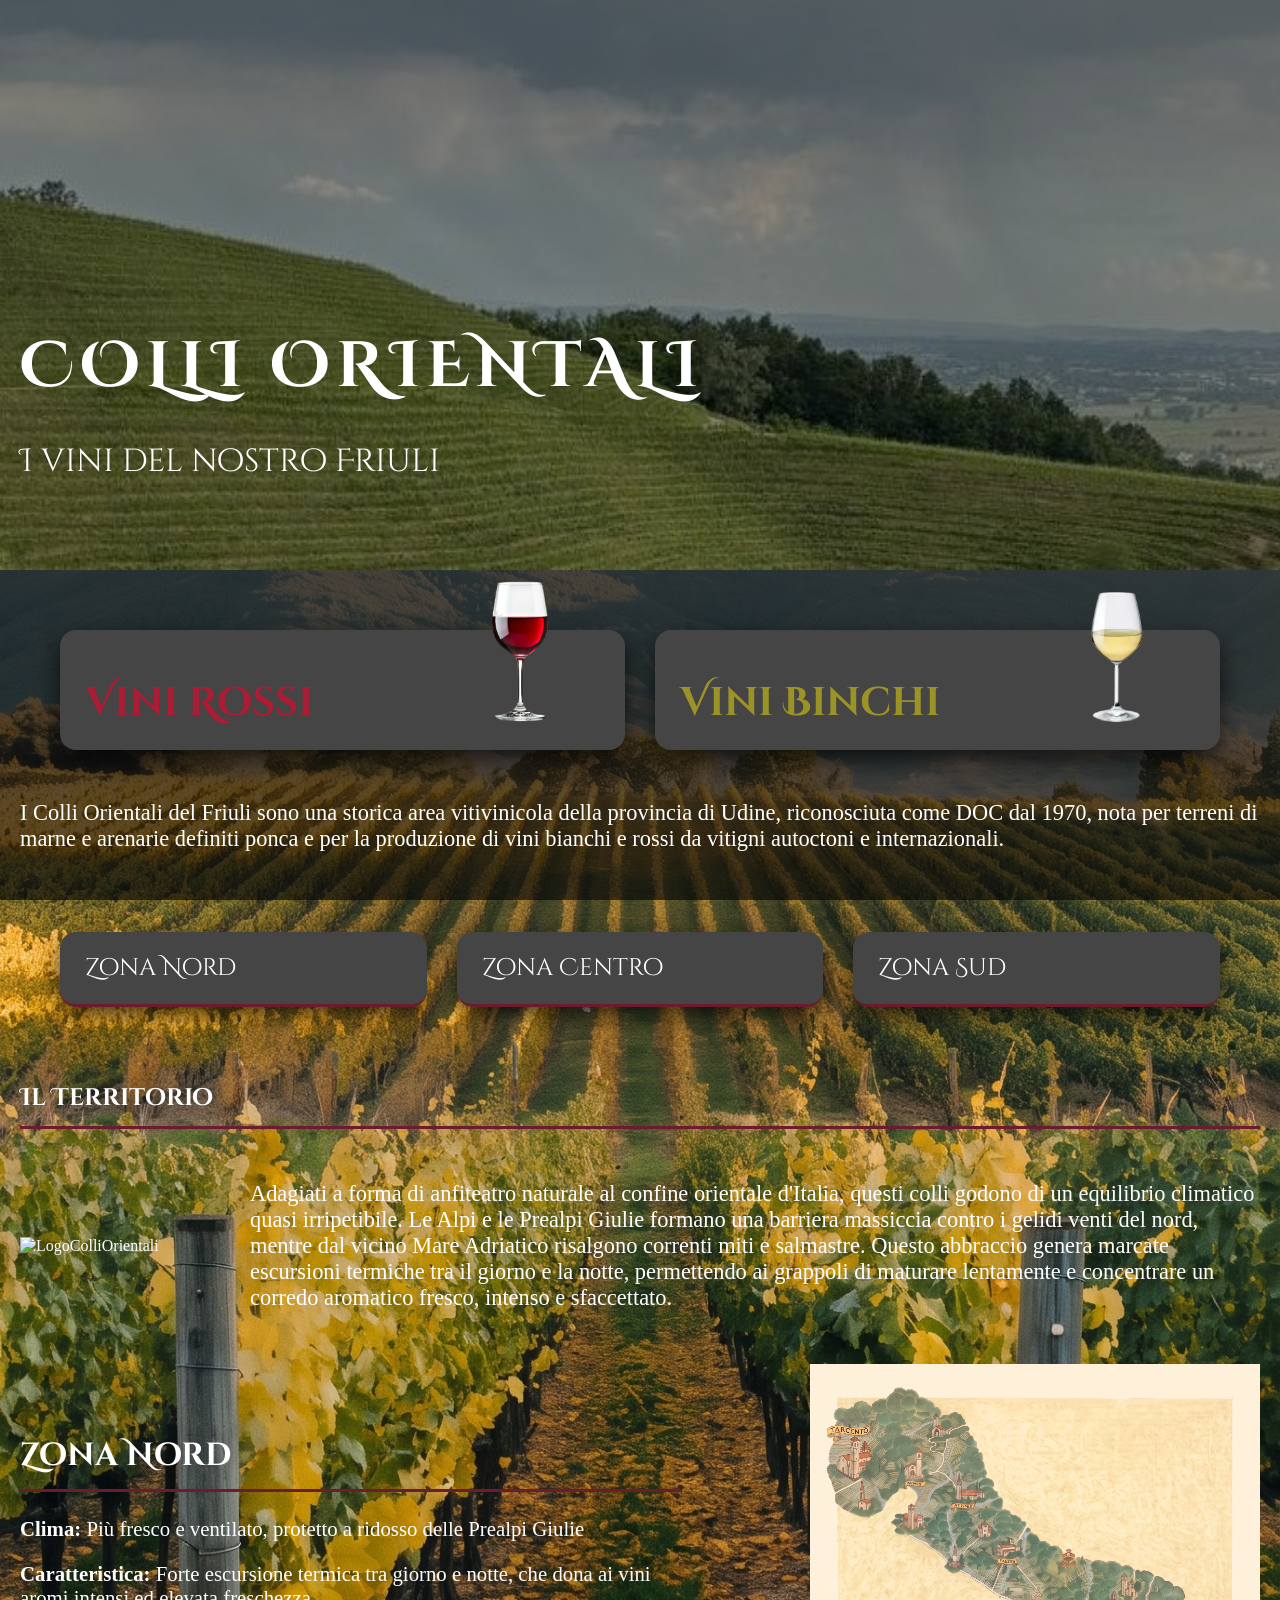
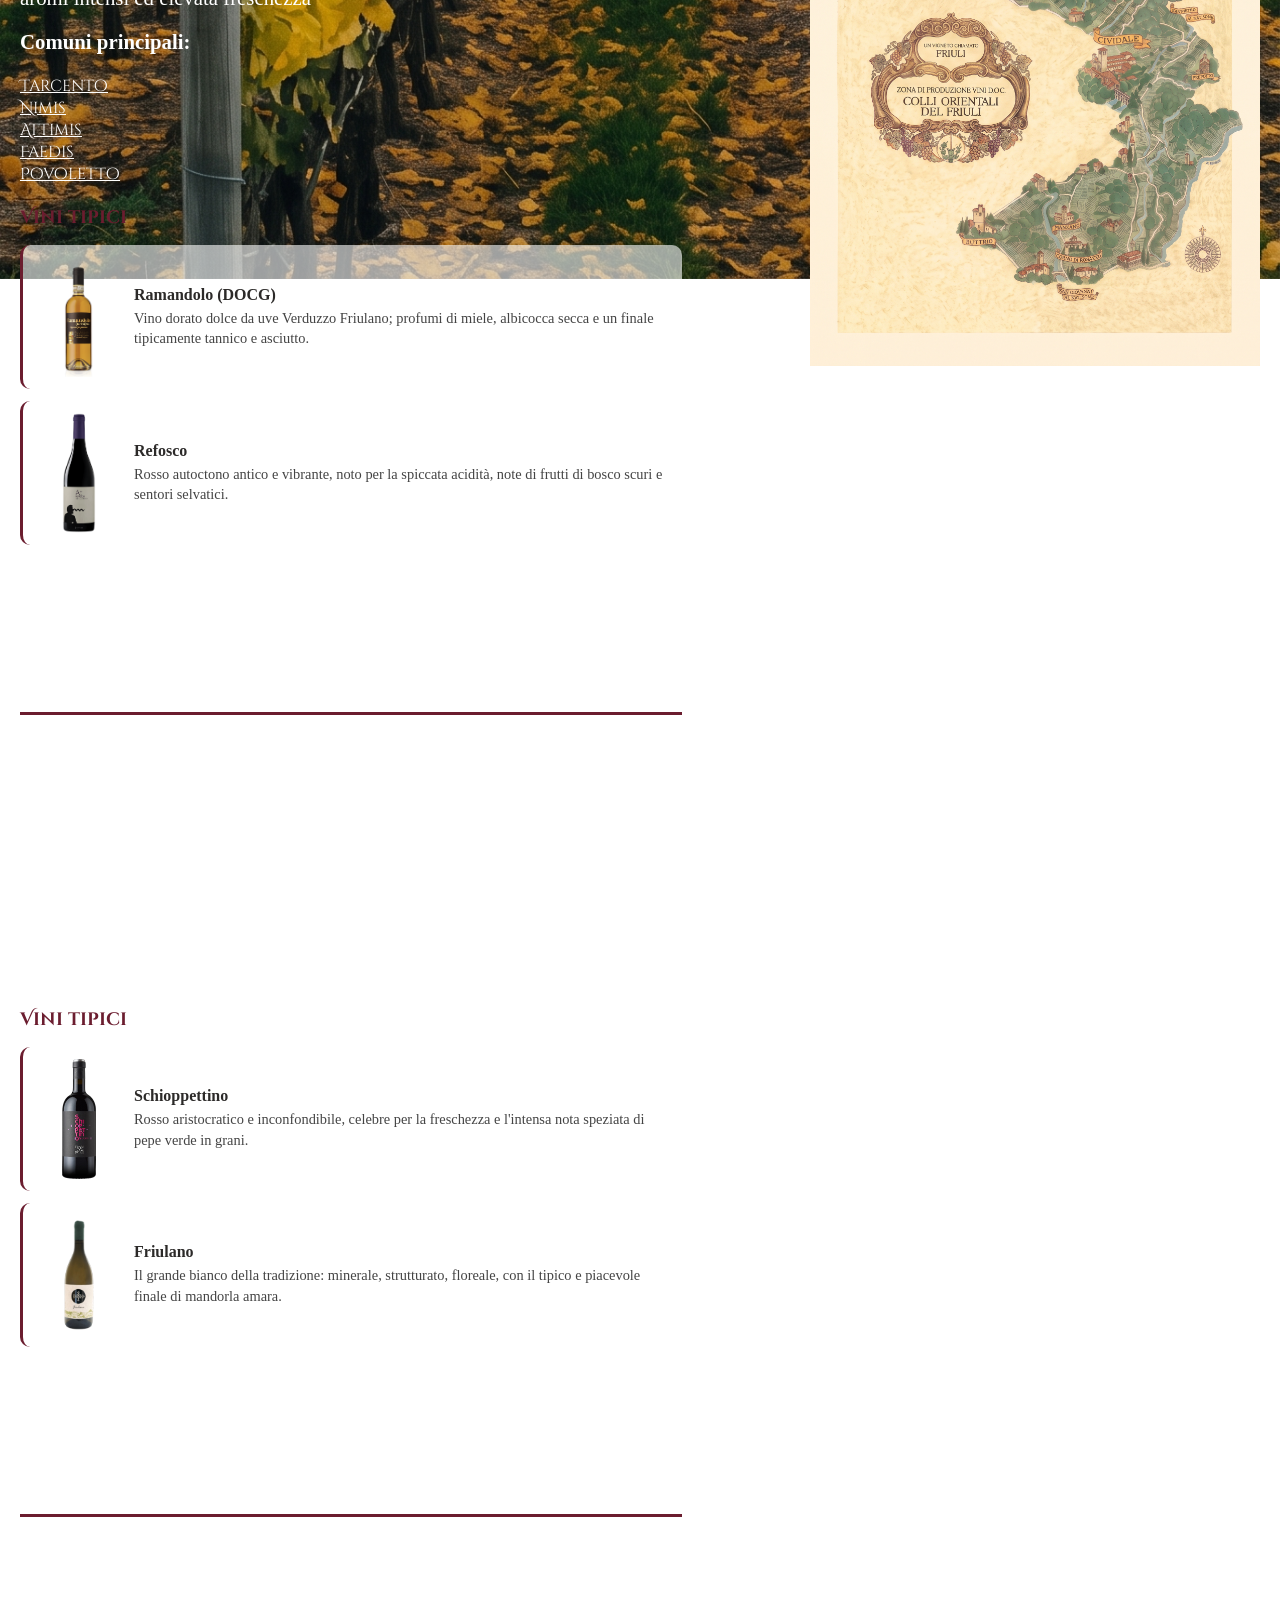
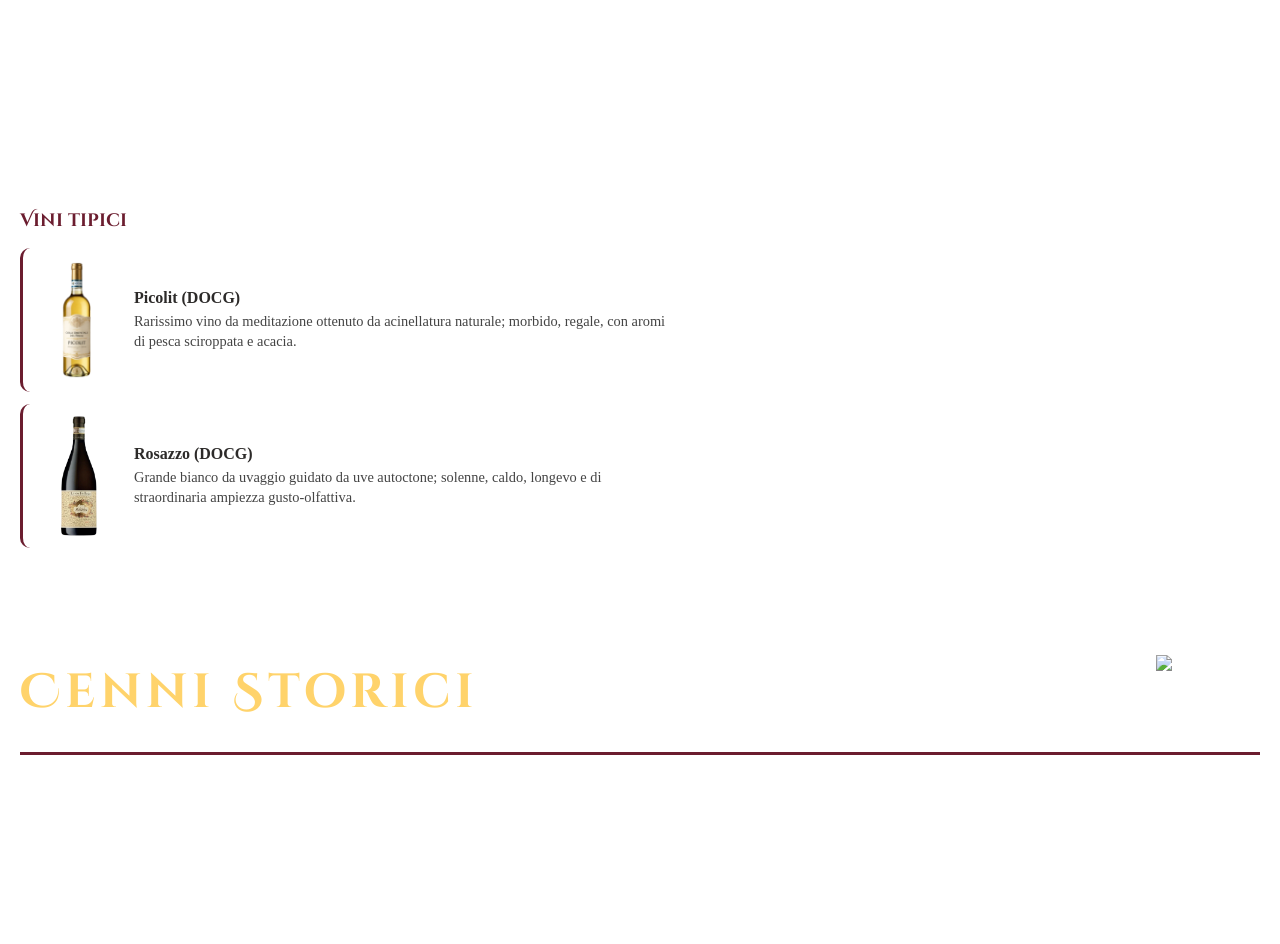
==== commit 47affce5: "ultima" ====
--- a/index.html
+++ b/index.html
@@ -18,7 +18,7 @@
 <body>
     <div class = "titoloVigne">
         <h1>COLLI ORIENTALI</h1>
-        <h2>I vini del nostro friuli</h2>
+        <h2>I vini del nostro Friuli</h2>
     </div>
 
     <div class = "corpoSottoTitolo">
@@ -177,7 +177,7 @@
         
 
         <div class="rigaStorica">
-            <h3 style = "font-size: 300%; color: #2e2f39; letter-spacing: 0.1em;">Cenni Storici</h3>
+            <h3 style = "font-size: 300%; color: #ffd36b; letter-spacing: 0.1em;">Cenni Storici</h3>
             <img src="https://www.friulioggi.it/wp-content/uploads/2019/04/bandiera-friuli.png" alt="StemmaFriuli" class="stemma">
         </div>
         <div class = "testoStoria">
--- a/sito_reti_stile.css
+++ b/sito_reti_stile.css
@@ -443,7 +443,7 @@
     flex-direction: column;
     margin: 40px 10px 30px;
   }
-  
+
   .blocco-vino,
   .blocco-vino.invertito {
     flex-direction: column;
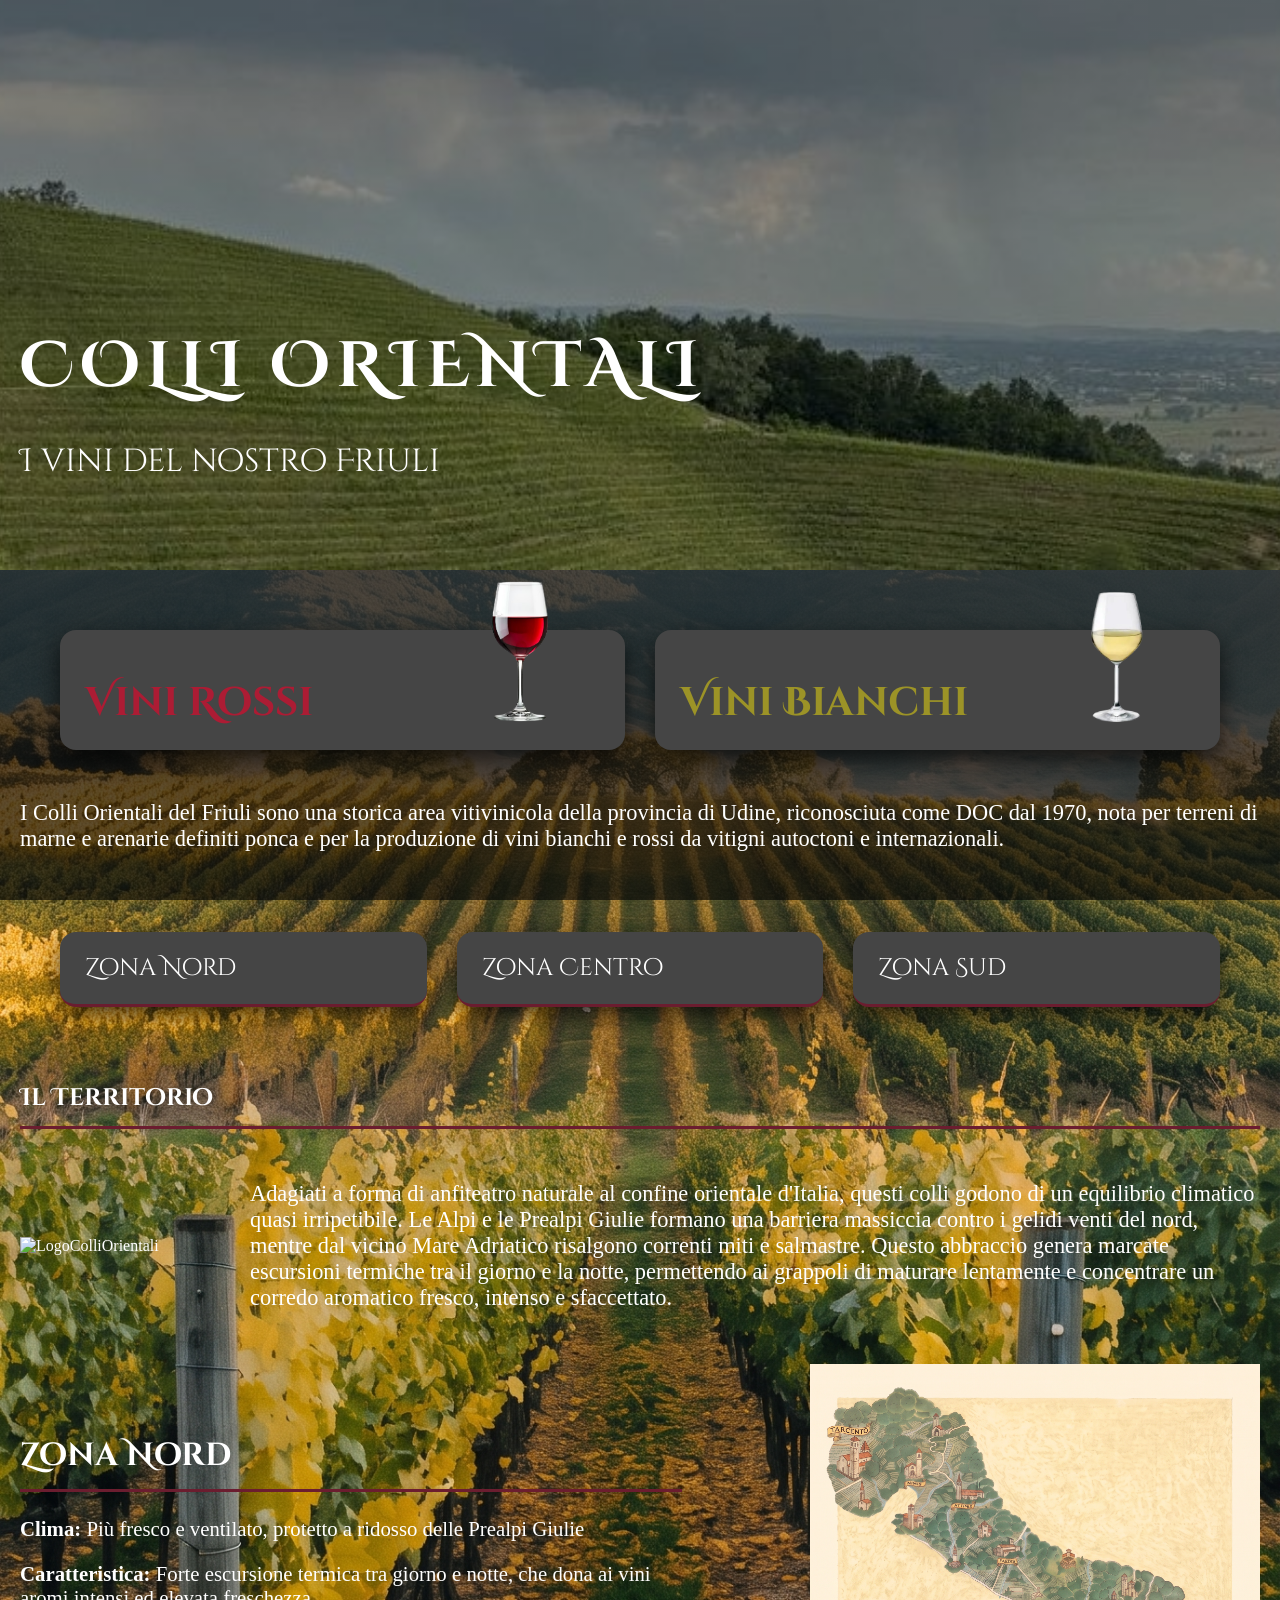
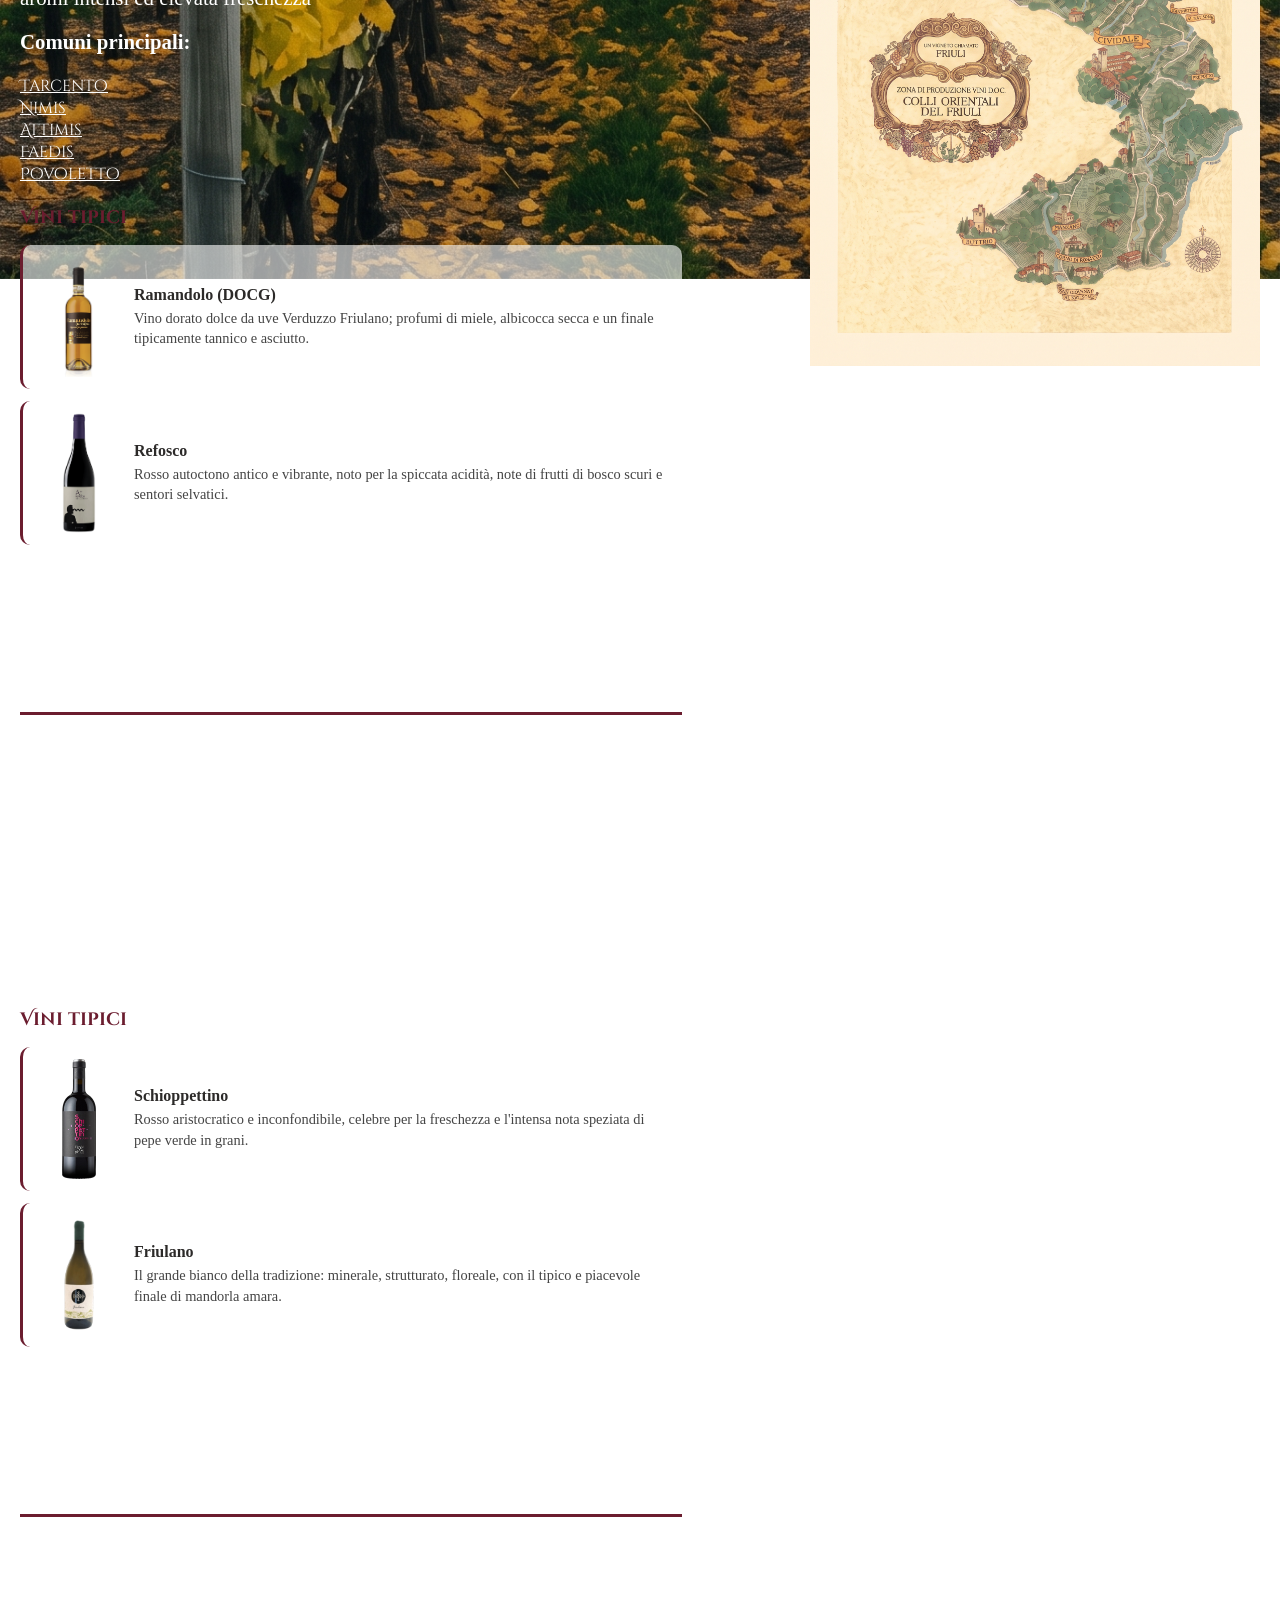
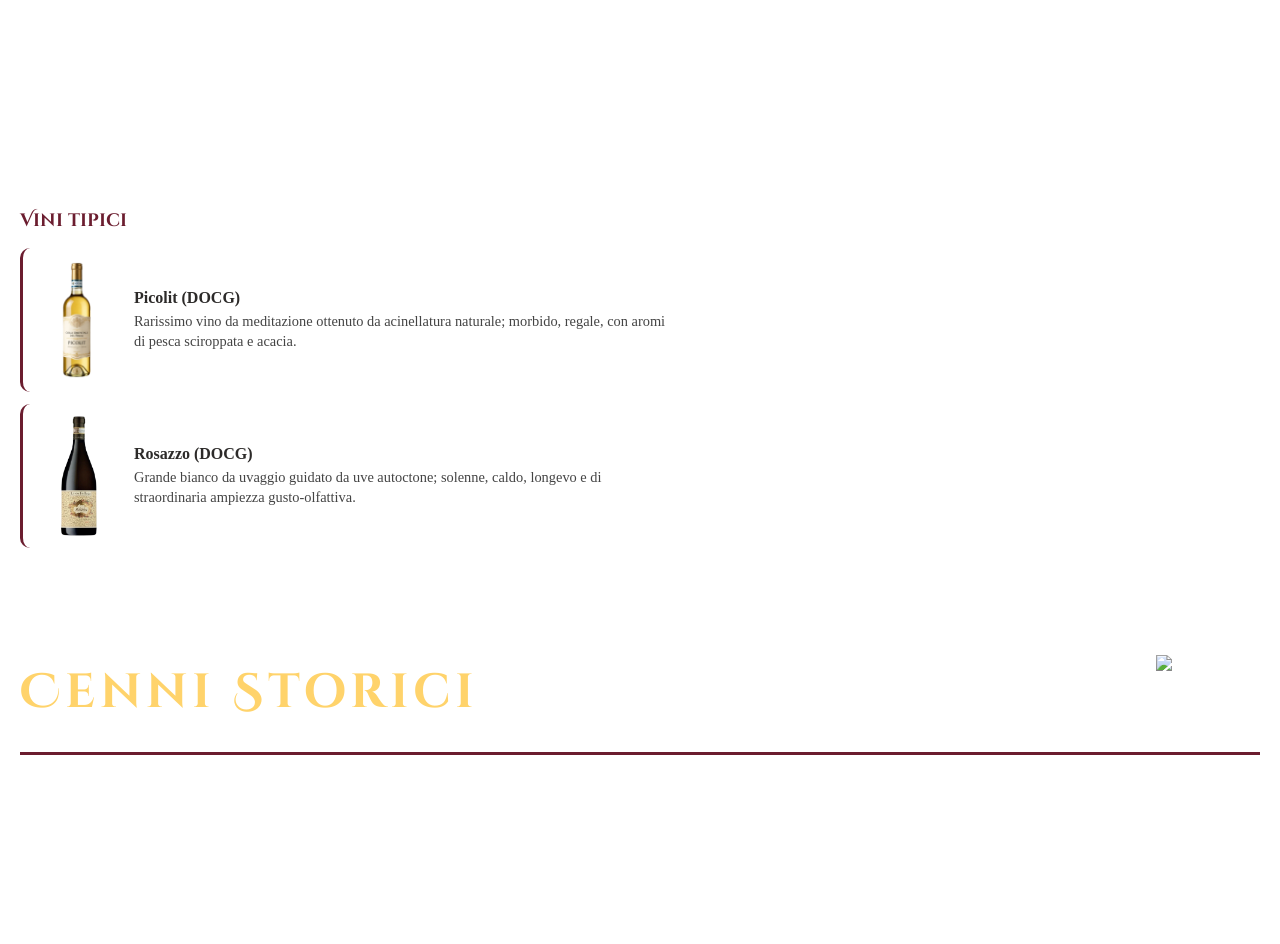
==== commit 39b3a473: "versione ufficiale hacker" ====
--- a/index.html
+++ b/index.html
@@ -29,8 +29,8 @@
             </a>
 
             <a href="bianchi.html"> 
-                <span class="bianchi">Vini Binchi</span> 
-                <img src="immagini/caliceBianco.png" alt="Vino Binco">
+                <span class="bianchi">Vini Bianchi</span> 
+                <img src="immagini/caliceBianco.png" alt="Vino Bianco">
             </a>
         </div>
 
